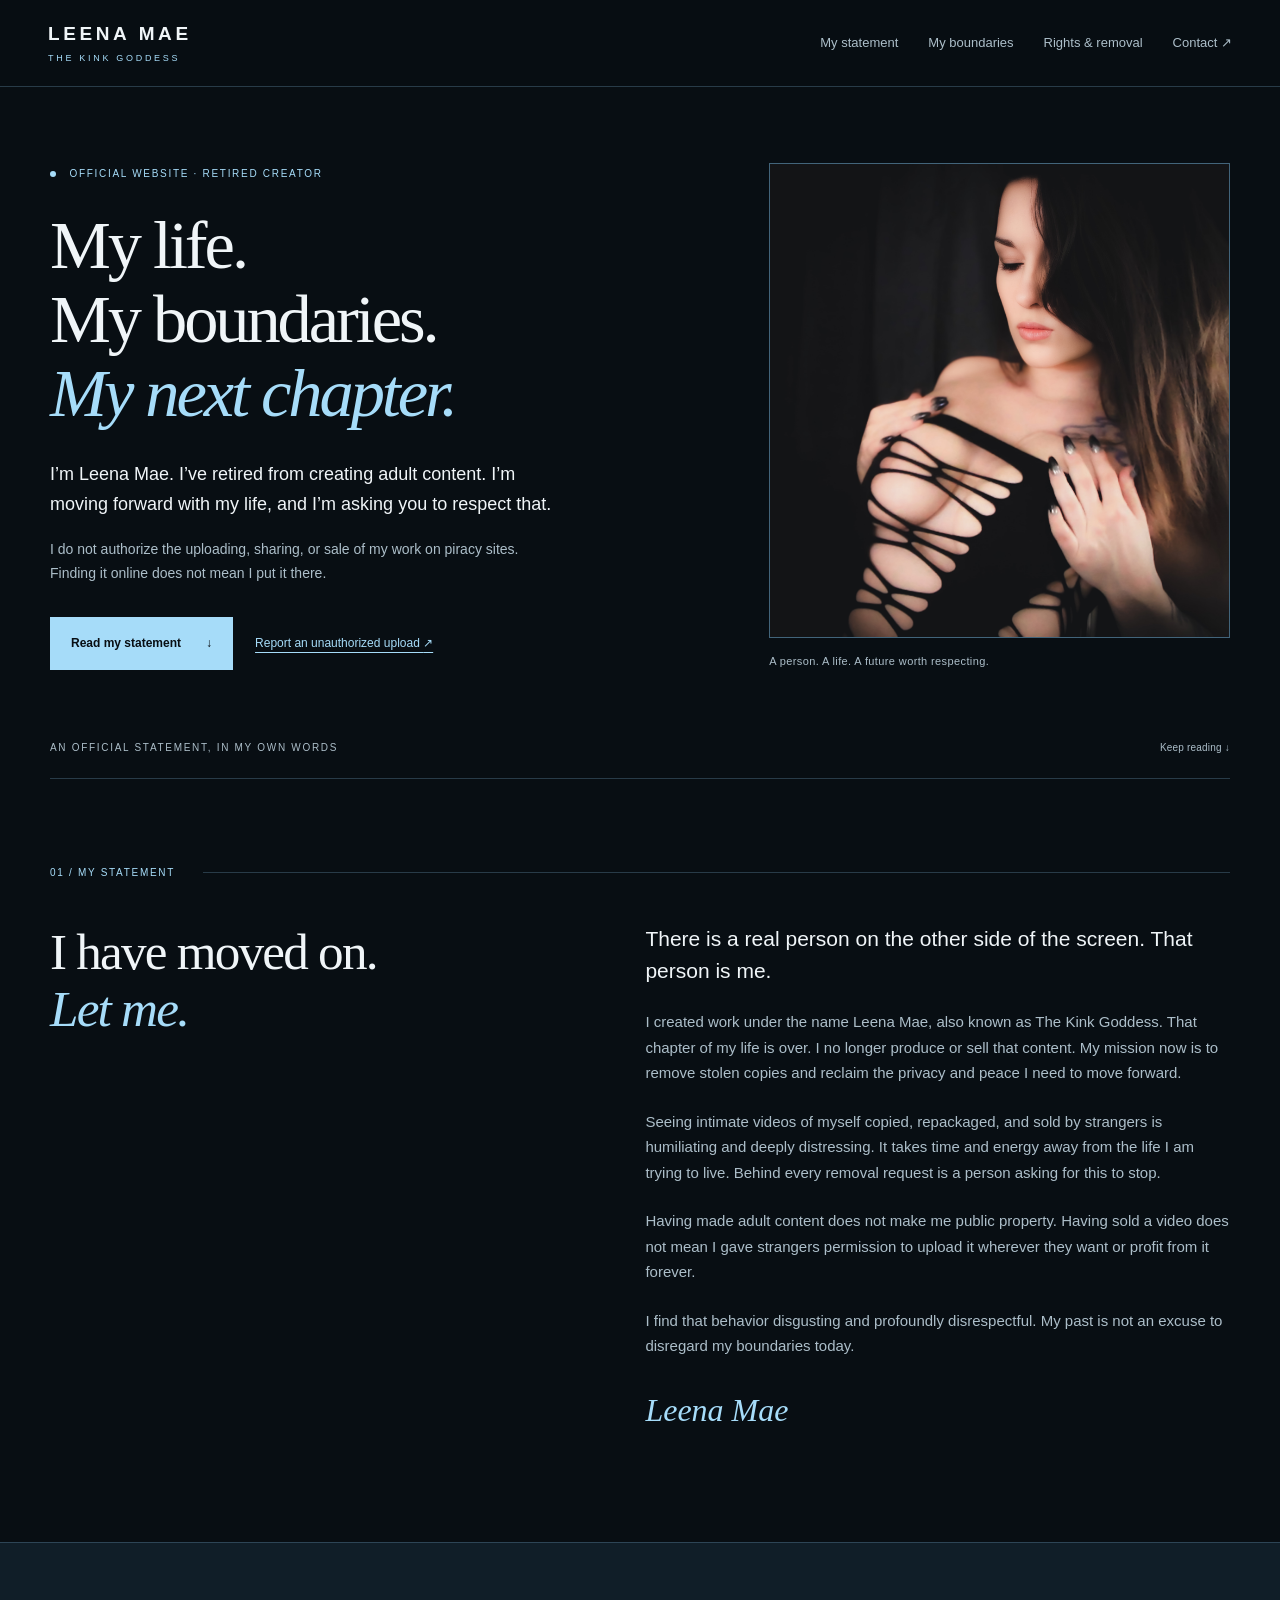
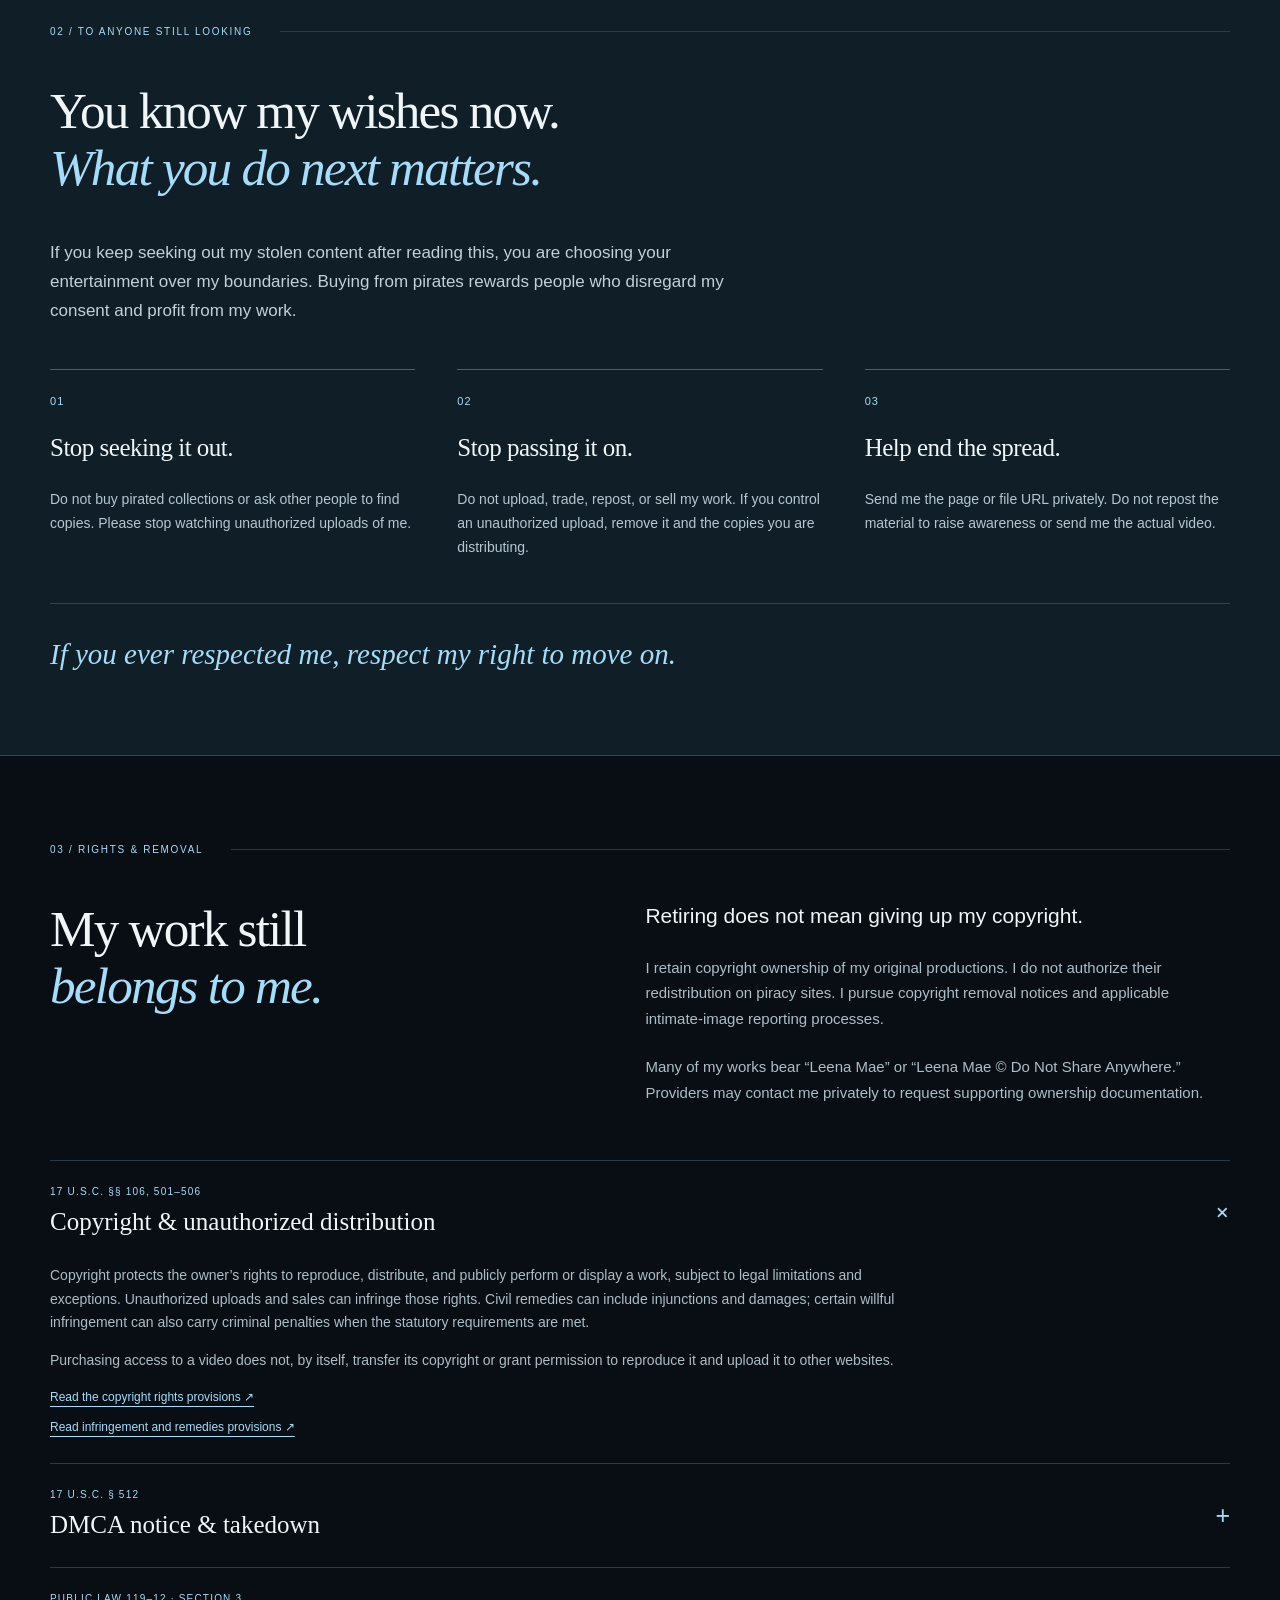
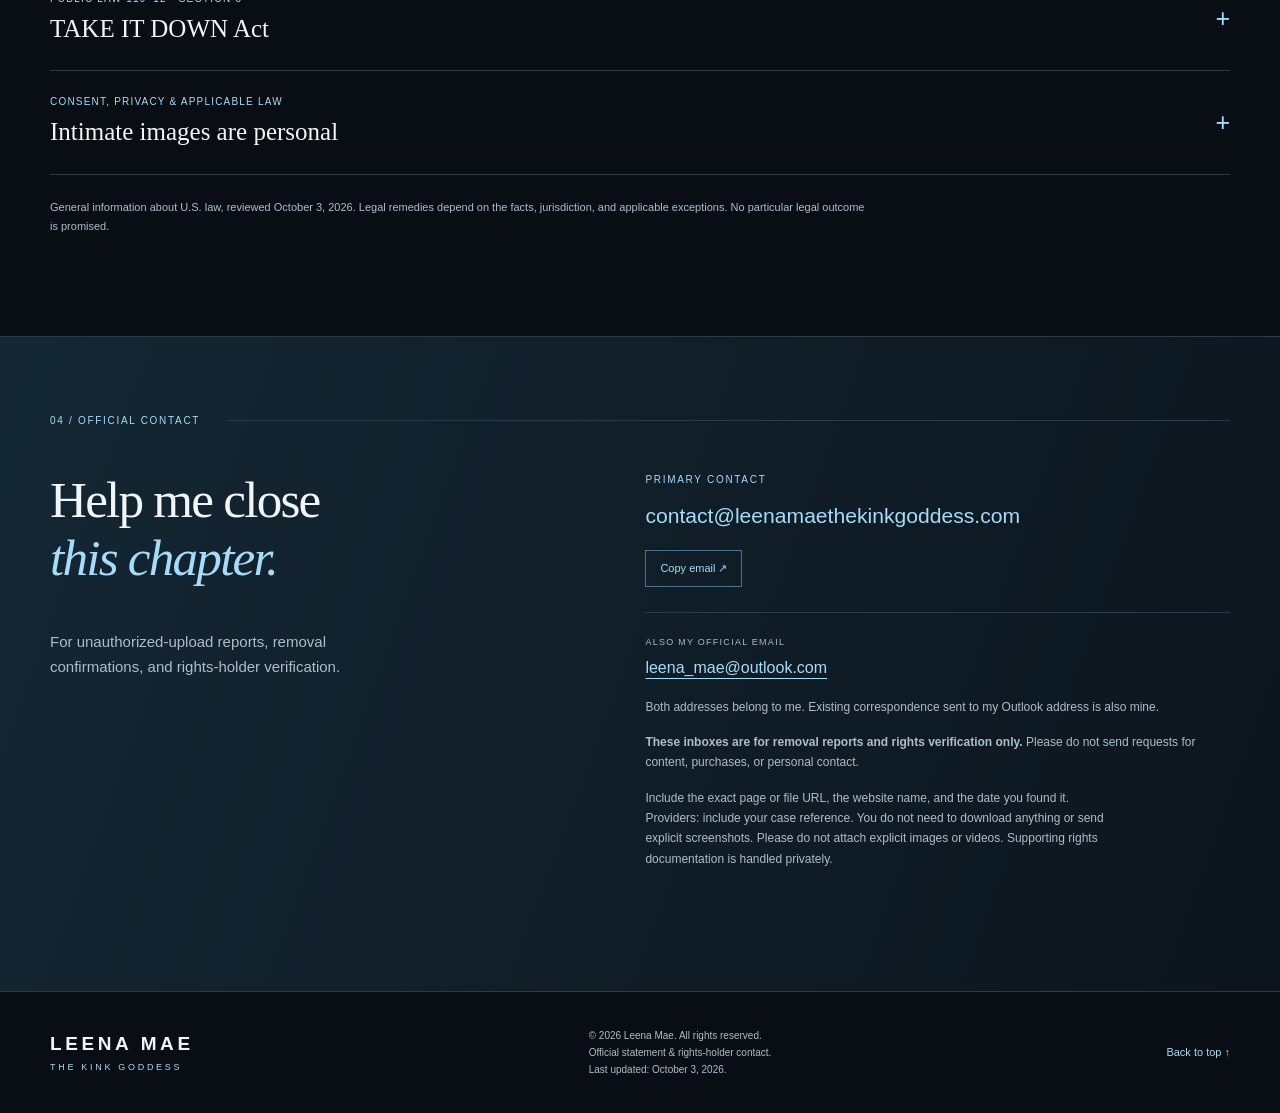
==== index.html @ f28616e7 "Add Google Analytics for the live website" ====
<!doctype html>
<html lang="en">
<head>
  <meta charset="utf-8">
  <meta name="viewport" content="width=device-width, initial-scale=1">
  <meta name="description" content="The official statement of Leena Mae, The Kink Goddess. Retired creator, copyright owner, and advocate for the removal of her unauthorized content.">
  <meta name="theme-color" content="#080e13">
  <title>Leena Mae — My life. My boundaries.</title>
  <link rel="stylesheet" href="styles.css">
  <script>
    // Collect only on the live domain, never on a local preview.
    if (['leenamaethekinkgoddess.com', 'www.leenamaethekinkgoddess.com'].includes(location.hostname)) {
      window.dataLayer = window.dataLayer || [];
      function gtag() { window.dataLayer.push(arguments); }
      gtag('js', new Date());
      gtag('config', 'G-X4MBXX28NW', {
        allow_google_signals: false,
        allow_ad_personalization_signals: false
      });
      const analyticsTag = document.createElement('script');
      analyticsTag.async = true;
      analyticsTag.src = 'https://www.googletagmanager.com/gtag/js?id=G-X4MBXX28NW';
      document.head.appendChild(analyticsTag);
    }
  </script>
</head>
<body>
  <a class="skip" href="#main">Skip to content</a>
  <header class="header">
    <a class="brand" href="#home" aria-label="Leena Mae, home">LEENA MAE<span>THE KINK GODDESS</span></a>
    <nav aria-label="Main navigation">
      <a href="#statement">My statement</a><a href="#boundaries">My boundaries</a><a href="#rights">Rights &amp; removal</a><a href="#contact">Contact <span aria-hidden="true">↗</span></a>
    </nav>
  </header>
  <main id="main">
    <section class="hero wrap" id="home" aria-labelledby="hero-title">
      <div class="hero-copy">
        <p class="eyebrow"><span class="dot"></span> OFFICIAL WEBSITE · RETIRED CREATOR</p>
        <h1 id="hero-title">My life.<br>My boundaries.<br><em>My next chapter.</em></h1>
        <p class="intro">I’m Leena Mae. I’ve retired from creating adult content. I’m moving forward with my life, and I’m asking you to respect that.</p>
        <p class="hero-note">I do not authorize the uploading, sharing, or sale of my work on piracy sites. Finding it online does not mean I put it there.</p>
        <div class="actions"><a class="button primary" href="#statement">Read my statement <span aria-hidden="true">↓</span></a><a class="text-link" href="#contact">Report an unauthorized upload <span aria-hidden="true">↗</span></a></div>
      </div>
      <figure class="portrait">
        <img src="leena-mae-portrait.jpg" alt="Portrait of Leena Mae with long dark hair, looking downward" width="3480" height="3480" fetchpriority="high">
        <figcaption>A person. A life. A future worth respecting.</figcaption>
      </figure>
      <div class="hero-footer"><span>AN OFFICIAL STATEMENT, IN MY OWN WORDS</span><a href="#statement">Keep reading <span aria-hidden="true">↓</span></a></div>
    </section>

    <section class="section wrap statement" id="statement" aria-labelledby="statement-title">
      <div class="section-label"><span>01 / MY STATEMENT</span><span class="rule"></span></div>
      <div class="split">
        <h2 id="statement-title">I have moved on.<br><em>Let me.</em></h2>
        <div class="prose">
          <p class="lead">There is a real person on the other side of the screen. That person is me.</p>
          <p>I created work under the name Leena Mae, also known as The Kink Goddess. That chapter of my life is over. I no longer produce or sell that content. My mission now is to remove stolen copies and reclaim the privacy and peace I need to move forward.</p>
          <p>Seeing intimate videos of myself copied, repackaged, and sold by strangers is humiliating and deeply distressing. It takes time and energy away from the life I am trying to live. Behind every removal request is a person asking for this to stop.</p>
          <p>Having made adult content does not make me public property. Having sold a video does not mean I gave strangers permission to upload it wherever they want or profit from it forever.</p>
          <p>I find that behavior disgusting and profoundly disrespectful. My past is not an excuse to disregard my boundaries today.</p>
          <p class="signature">Leena Mae</p>
        </div>
      </div>
    </section>

    <section class="boundary-band" id="boundaries" aria-labelledby="boundaries-title">
      <div class="wrap">
        <div class="section-label"><span>02 / TO ANYONE STILL LOOKING</span><span class="rule"></span></div>
        <h2 id="boundaries-title">You know my wishes now.<br><em>What you do next matters.</em></h2>
        <p class="band-intro">If you keep seeking out my stolen content after reading this, you are choosing your entertainment over my boundaries. Buying from pirates rewards people who disregard my consent and profit from my work.</p>
        <div class="boundary-grid">
          <article><span class="number">01</span><h3>Stop seeking it out.</h3><p>Do not buy pirated collections or ask other people to find copies. Please stop watching unauthorized uploads of me.</p></article>
          <article><span class="number">02</span><h3>Stop passing it on.</h3><p>Do not upload, trade, repost, or sell my work. If you control an unauthorized upload, remove it and the copies you are distributing.</p></article>
          <article><span class="number">03</span><h3>Help end the spread.</h3><p>Send me the page or file URL privately. Do not repost the material to raise awareness or send me the actual video.</p></article>
        </div>
        <p class="closing-line">If you ever respected me, respect my right to move on.</p>
      </div>
    </section>

    <section class="section wrap" id="rights" aria-labelledby="rights-title">
      <div class="section-label"><span>03 / RIGHTS &amp; REMOVAL</span><span class="rule"></span></div>
      <div class="split rights-heading"><h2 id="rights-title">My work still<br><em>belongs to me.</em></h2><div class="prose"><p class="lead">Retiring does not mean giving up my copyright.</p><p>I retain copyright ownership of my original productions. I do not authorize their redistribution on piracy sites. I pursue copyright removal notices and applicable intimate-image reporting processes.</p><p>Many of my works bear “Leena Mae” or “Leena Mae © Do Not Share Anywhere.” Providers may contact me privately to request supporting ownership documentation.</p></div></div>
      <div class="laws">
        <details open><summary><span><small>17 U.S.C. §§ 106, 501–506</small>Copyright &amp; unauthorized distribution</span><span class="expand" aria-hidden="true">+</span></summary><div class="law-body"><p>Copyright protects the owner’s rights to reproduce, distribute, and publicly perform or display a work, subject to legal limitations and exceptions. Unauthorized uploads and sales can infringe those rights. Civil remedies can include injunctions and damages; certain willful infringement can also carry criminal penalties when the statutory requirements are met.</p><p>Purchasing access to a video does not, by itself, transfer its copyright or grant permission to reproduce it and upload it to other websites.</p><a href="https://www.copyright.gov/title17/92chap1.html">Read the copyright rights provisions ↗</a><a href="https://www.copyright.gov/title17/92chap5.html">Read infringement and remedies provisions ↗</a></div></details>
        <details><summary><span><small>17 U.S.C. § 512</small>DMCA notice &amp; takedown</span><span class="expand" aria-hidden="true">+</span></summary><div class="law-body"><p>The DMCA provides a notice-and-takedown process for reporting online copyright infringement. Qualifying service providers seeking safe-harbor protection must meet applicable requirements, including responding expeditiously to compliant notices. The process also includes counter-notice procedures.</p><p>A complete notice identifies the copyrighted work and the infringing location and includes the required contact details, signature, and statements. This general website statement does not replace an individual takedown notice.</p><a href="https://www.copyright.gov/512/">Read the U.S. Copyright Office’s explanation ↗</a></div></details>
        <details><summary><span><small>PUBLIC LAW 119–12 · SECTION 3</small>TAKE IT DOWN Act</span><span class="expand" aria-hidden="true">+</span></summary><div class="law-body"><p>For requests that qualify under the Act, covered platforms must remove the reported intimate depiction as soon as possible and no later than 48 hours after receiving a valid request, and make reasonable efforts to identify and remove known identical copies. The FTC enforces these platform obligations.</p><p>The platform-removal process and the Act’s criminal provisions have different requirements. Whether a particular image or service is covered depends on the law and the facts; this is not a claim that every repost or viewer commits a crime under the Act.</p><a href="https://www.ftc.gov/business-guidance/resources/complying-take-it-down-act">Read the FTC’s platform guidance ↗</a><a href="https://www.govinfo.gov/content/pkg/PLAW-119publ12/html/PLAW-119publ12.htm">Read the Act ↗</a><a href="https://www.takeitdown.ftc.gov/get-started">Report a platform’s failure to the FTC ↗</a></div></details>
        <details><summary><span><small>CONSENT, PRIVACY &amp; APPLICABLE LAW</small>Intimate images are personal</span><span class="expand" aria-hidden="true">+</span></summary><div class="law-body"><p>I do not consent to these unauthorized reposts of intimate material depicting me. That is my clear personal boundary, in addition to my copyright claim.</p><p>Federal and state intimate-image laws differ. For example, the federal civil remedy in 15 U.S.C. § 6851 generally excludes commercial pornographic content, with an exception for content produced through force, fraud, misrepresentation, or coercion. Its application should not be assumed simply because a repost is unwanted. Copyright and applicable platform reporting policies remain separate avenues.</p><a href="https://www.law.cornell.edu/uscode/text/15/6851">Read 15 U.S.C. § 6851 at Cornell LII ↗</a></div></details>
      </div>
      <p class="legal-note">General information about U.S. law, reviewed October 3, 2026. Legal remedies depend on the facts, jurisdiction, and applicable exceptions. No particular legal outcome is promised.</p>
    </section>

    <section class="contact-section" id="contact" aria-labelledby="contact-title">
      <div class="wrap">
        <div class="section-label"><span>04 / OFFICIAL CONTACT</span><span class="rule"></span></div>
        <div class="split"><div><h2 id="contact-title">Help me close<br><em>this chapter.</em></h2><p class="contact-intro">For unauthorized-upload reports, removal confirmations, and rights-holder verification.</p></div>
          <div class="contact-panel"><p class="eyebrow">PRIMARY CONTACT</p><a class="email" href="mailto:contact@leenamaethekinkgoddess.com">contact@leenamaethekinkgoddess.com</a><button class="copy-button" type="button" data-copy="contact@leenamaethekinkgoddess.com">Copy email <span aria-hidden="true">↗</span></button><div class="secondary-email"><span>ALSO MY OFFICIAL EMAIL</span><a href="mailto:leena_mae@outlook.com">leena_mae@outlook.com</a></div><p>Both addresses belong to me. Existing correspondence sent to my Outlook address is also mine.</p><p class="contact-boundaries"><strong>These inboxes are for removal reports and rights verification only.</strong> Please do not send requests for content, purchases, or personal contact.</p><p class="contact-instructions">Include the exact page or file URL, the website name, and the date you found it. Providers: include your case reference. You do not need to download anything or send explicit screenshots. Please do not attach explicit images or videos. Supporting rights documentation is handled privately.</p><p class="copy-status" role="status" aria-live="polite"></p></div>
        </div>
      </div>
    </section>
  </main>
  <footer class="wrap footer"><a class="brand" href="#home">LEENA MAE<span>THE KINK GODDESS</span></a><p>© 2026 Leena Mae. All rights reserved.<br>Official statement &amp; rights-holder contact.<br>Last updated: <time datetime="2026-10-03">October 3, 2026</time>.</p><a href="#home">Back to top ↑</a></footer>
  <script src="script.js"></script>
</body>
</html>
---- styles.css ----
@charset "UTF-8";
:root{color-scheme:dark;--bg:#080e13;--panel:#101b23;--ink:#f0f5f8;--muted:#acbec9;--blue:#a6dcf9;--line:#283b48;--serif:Georgia,'Times New Roman',serif;--sans:Arial,Helvetica,sans-serif}
*{box-sizing:border-box}html{scroll-behavior:smooth;scroll-padding-top:105px}body{margin:0;background:var(--bg);color:var(--ink);font-family:var(--sans);font-size:16px;line-height:1.7}a{color:inherit;text-underline-offset:5px}button{font:inherit}a,button,summary{-webkit-tap-highlight-color:transparent}a:focus-visible,button:focus-visible,summary:focus-visible{outline:2px solid var(--blue);outline-offset:6px}::selection{background:var(--blue);color:var(--bg)}.wrap{width:min(1180px,calc(100% - 96px));margin:auto}.header{position:sticky;top:0;z-index:10;display:flex;align-items:center;justify-content:space-between;gap:30px;padding:22px 48px;background:rgba(8,14,19,.96);border-bottom:1px solid var(--line);backdrop-filter:blur(16px)}.brand{font-size:19px;letter-spacing:.19em;font-weight:bold;text-decoration:none;line-height:1.3;white-space:nowrap}.brand span{display:block;color:var(--blue);font-size:9px;letter-spacing:.3em;font-weight:normal;margin-top:6px}.header nav{display:flex;gap:30px;font-size:13px}.header nav a{text-decoration:none;color:var(--muted)}.header nav a:hover,.header nav a[aria-current]{color:var(--blue)}.skip{position:fixed;top:-100px;left:20px;z-index:30;background:var(--blue);color:var(--bg);padding:10px}.skip:focus{top:10px}.hero{padding-top:76px;display:grid;grid-template-columns:1.4fr 1fr;column-gap:74px;align-items:center}.eyebrow,.section-label,.hero-footer,.portrait-top,.portrait-bottom{font-size:10px;letter-spacing:.17em}.eyebrow{color:var(--blue);margin:0 0 27px}.dot{display:inline-block;width:6px;height:6px;border-radius:50%;background:var(--blue);margin-right:9px}h1,h2,h3,p{margin-top:0}h1{font:normal clamp(45px,5.35vw,77px)/1.08 var(--serif);letter-spacing:-.045em;margin-bottom:28px}em{font-weight:normal;color:var(--blue)}.intro{font-size:18px;line-height:1.7;max-width:510px}.hero-note{color:var(--muted);font-size:14px;max-width:490px}.actions{display:flex;gap:22px;align-items:center;flex-wrap:wrap;margin-top:32px}.button{display:inline-flex;gap:25px;align-items:center;text-decoration:none;font-size:12px;font-weight:bold;padding:15px 20px;border:1px solid var(--blue);transition:background .2s}.primary{background:var(--blue);color:var(--bg)}.primary:hover{background:#d9f1ff}.text-link{font-size:12px;color:var(--blue)}.portrait{margin:0;position:relative}.portrait-placeholder{height:475px;border:1px solid #42647a;background:radial-gradient(ellipse at 60% 30%,#233e50 0,transparent 65%),linear-gradient(135deg,#17232d,#0d171e);display:flex;flex-direction:column;align-items:center;justify-content:space-between;padding:25px;position:relative;overflow:hidden}.portrait-placeholder:after{content:'';position:absolute;inset:12px;border:1px solid #48687a66;pointer-events:none}.portrait-top,.portrait-bottom{color:#c0dbea;font-size:9px}.monogram{font:italic 112px var(--serif);color:#a6dcf945;letter-spacing:-.1em}.portrait img{width:100%;height:475px;object-fit:cover;border:1px solid #42647a;display:block}.portrait figcaption{margin-top:14px;color:var(--muted);font-size:11px;letter-spacing:.035em}.hero-footer{grid-column:1/-1;display:flex;justify-content:space-between;border-bottom:1px solid var(--line);padding:48px 0 22px;color:var(--muted);margin-top:20px}.hero-footer a{text-decoration:none;letter-spacing:.02em}.section{padding-top:85px;padding-bottom:90px}.section-label{display:flex;align-items:center;gap:28px;color:var(--blue);margin-bottom:42px}.rule{height:1px;background:var(--line);flex:1}.split{display:grid;grid-template-columns:1fr 1.18fr;gap:100px}h2{font:normal clamp(38px,4vw,58px)/1.12 var(--serif);letter-spacing:-.035em}h3{font:normal 25px/1.2 var(--serif);letter-spacing:-.02em}.prose p{color:var(--muted);font-size:15px;margin-bottom:23px}.prose .lead{color:var(--ink);font-size:21px;line-height:1.5}.prose .signature{font:italic 32px var(--serif);color:var(--blue);margin-top:33px}.boundary-band{padding:80px 0;background:#101e28;border-block:1px solid #2d4556}.boundary-band h2{max-width:860px}.band-intro{max-width:715px;font-size:17px;color:#c1d0d9;margin-bottom:44px}.boundary-grid{display:grid;grid-template-columns:repeat(3,1fr);gap:42px}.boundary-grid article{border-top:1px solid #466073;padding-top:22px}.number{display:block;color:var(--blue);font-size:11px;margin-bottom:22px;letter-spacing:.1em}.boundary-grid p{font-size:14px;color:#b4c7d3}.closing-line{font:italic 29px/1.4 var(--serif);color:var(--blue);border-top:1px solid #2d4556;padding-top:30px;margin:30px 0 0}.rights-heading{margin-bottom:32px}.laws{border-top:1px solid var(--line)}details{border-bottom:1px solid var(--line)}summary{cursor:pointer;display:flex;align-items:center;justify-content:space-between;gap:25px;padding:25px 0;font:normal 25px/1.35 var(--serif);list-style:none}summary::-webkit-details-marker{display:none}summary small{display:block;font:10px var(--sans);letter-spacing:.12em;color:var(--blue);margin-bottom:8px}.expand{font:25px var(--sans);color:var(--blue)}details[open] .expand{transform:rotate(45deg)}.law-body{max-width:870px;padding:0 0 25px;color:var(--muted);font-size:14px}.law-body a{display:block;width:fit-content;font-size:12px;color:var(--blue);margin-top:10px}.legal-note{color:var(--muted);font-size:11px;margin-top:23px;max-width:820px}.contact-section{padding:75px 0;background:linear-gradient(110deg,#142734,#0c151d);border-block:1px solid var(--line)}.contact-intro{font-size:15px;color:var(--muted);max-width:340px}.contact-panel{min-width:0}.contact-panel .eyebrow{margin-bottom:10px}.email{font-size:clamp(15px,1.65vw,22px);color:var(--blue);overflow-wrap:anywhere;text-decoration:none}.copy-button{display:block;border:1px solid #4e728a;padding:8px 14px;background:transparent;color:var(--blue);font-size:11px;margin-top:16px;cursor:pointer}.copy-button:hover{background:#233c4d}.secondary-email{border-top:1px solid var(--line);padding-top:22px;margin-top:25px}.secondary-email span{display:block;font-size:9px;letter-spacing:.14em;color:var(--muted);margin-bottom:4px}.secondary-email a{font-size:16px;color:var(--blue)}.contact-panel p:not(.eyebrow){font-size:12px;color:var(--muted);margin-top:15px}.contact-panel .contact-instructions{max-width:460px}.copy-status{min-height:20px}.footer{padding-block:35px;display:flex;align-items:center;justify-content:space-between;gap:25px}.footer p{font-size:10px;color:var(--muted);margin:0}.footer>a:last-child{font-size:11px;color:var(--blue);text-decoration:none}
@media(min-width:1500px){.hero{padding-top:95px;padding-bottom:10px}}
@media(max-width:1000px){.wrap{width:calc(100% - 56px)}.header{padding:18px 28px}.header nav{gap:20px;font-size:12px}.hero{gap:35px;padding-top:55px}.portrait-placeholder,.portrait img{height:400px}.split{gap:45px}.actions{gap:18px}.boundary-grid{gap:25px}}
@media(max-width:700px){html{scroll-padding-top:135px}.wrap{width:calc(100% - 40px)}.header{padding:15px 20px;display:block}.brand{font-size:16px}.header nav{margin-top:17px;gap:0;justify-content:space-between;font-size:10px}.header nav a:last-child span{display:none}.hero{grid-template-columns:1fr;padding-top:40px;gap:32px}h1{font-size:clamp(43px,10vw,65px)}.eyebrow{font-size:9px}.intro{font-size:17px}.hero-note{font-size:14px}.actions{margin-top:25px}.portrait{max-width:430px;width:100%}.portrait-placeholder,.portrait img{height:360px}.hero-footer{padding-top:5px;margin-top:0;font-size:8px;gap:20px}.section{padding-block:55px}.section-label{font-size:9px;margin-bottom:30px;gap:15px}.split{grid-template-columns:1fr;gap:18px}h2{font-size:43px}.prose .lead{font-size:20px}.boundary-band{padding:55px 0}.band-intro{font-size:15px}.boundary-grid{grid-template-columns:1fr;gap:15px}.boundary-grid article{padding-top:18px}.number{margin-bottom:12px}.closing-line{font-size:25px}.rights-heading{margin-bottom:20px}summary{font-size:21px;padding-block:22px}summary small{font-size:9px}.contact-section{padding:55px 0}.email{font-size:17px}.footer{flex-wrap:wrap;gap:22px}.footer p{flex:1;min-width:170px}.footer>a:last-child{width:100%}}
@media(prefers-reduced-motion:reduce){html{scroll-behavior:auto}*{transition:none!important}}
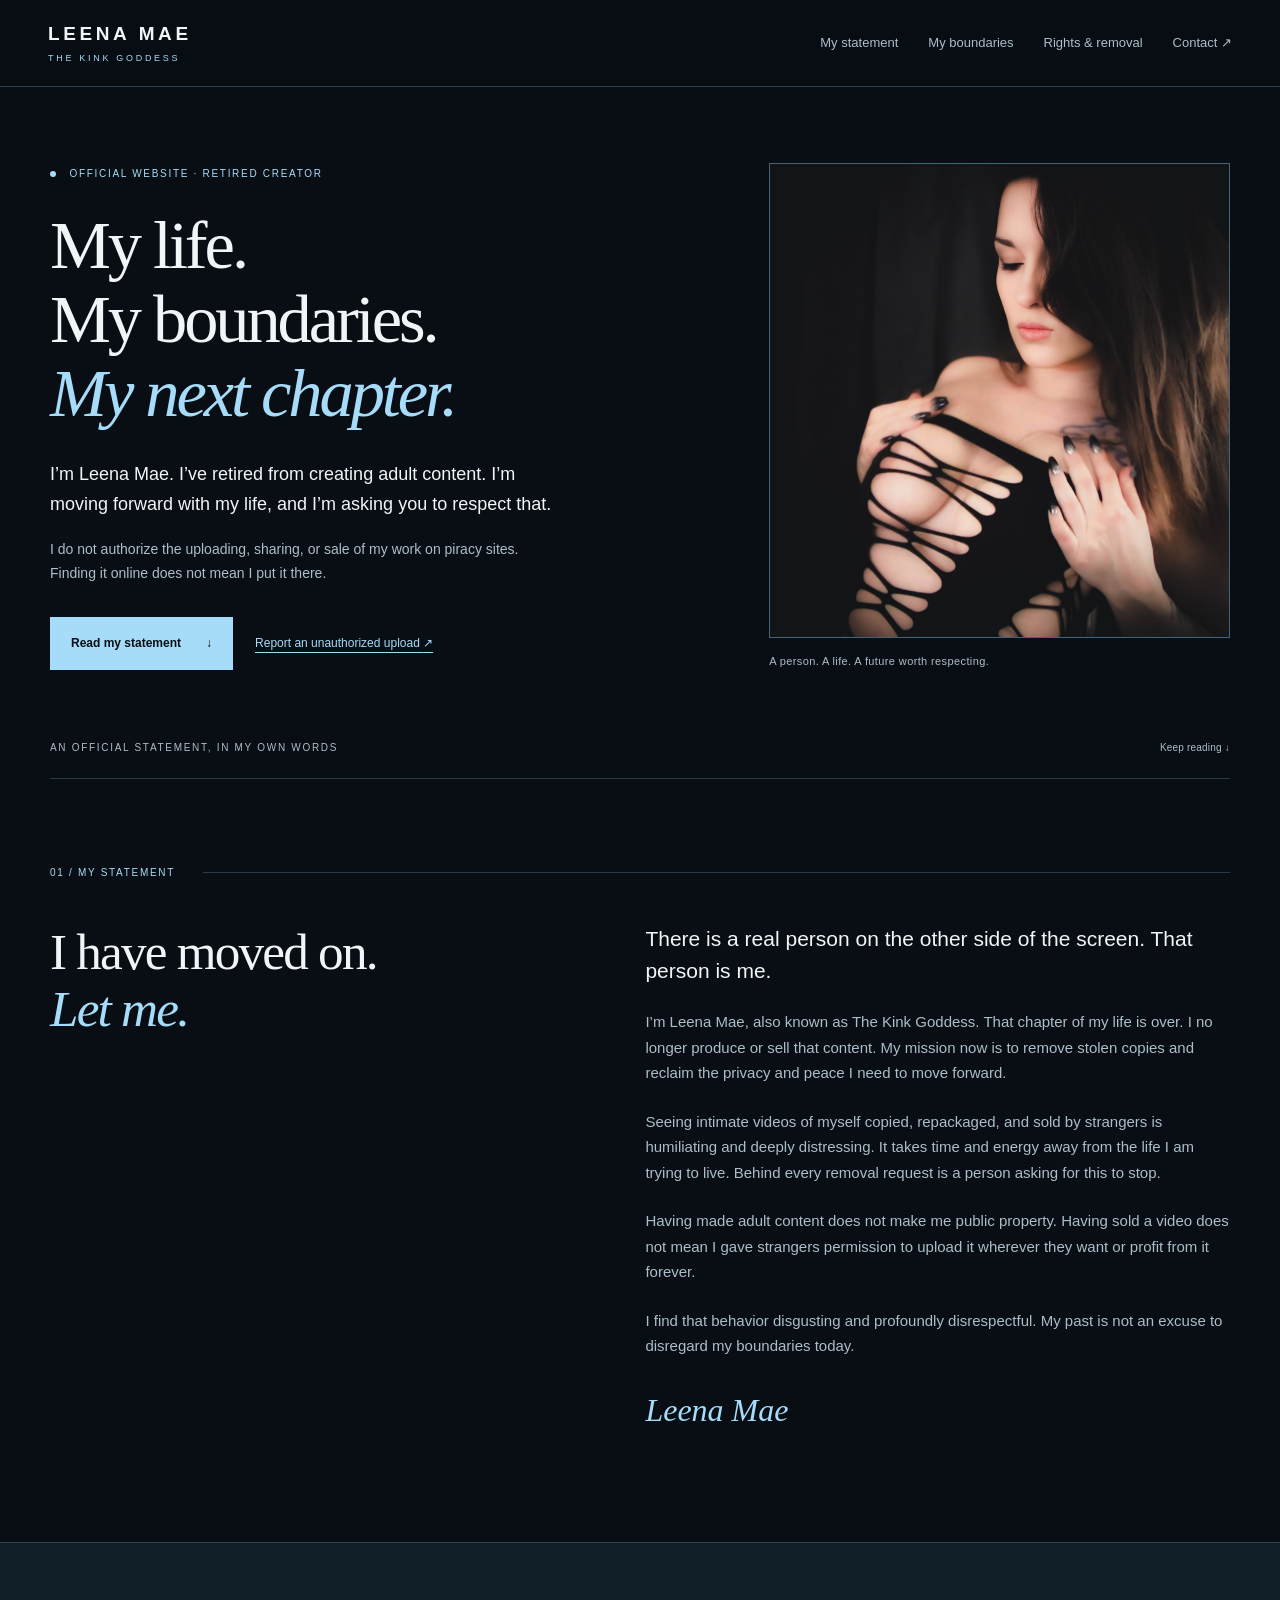
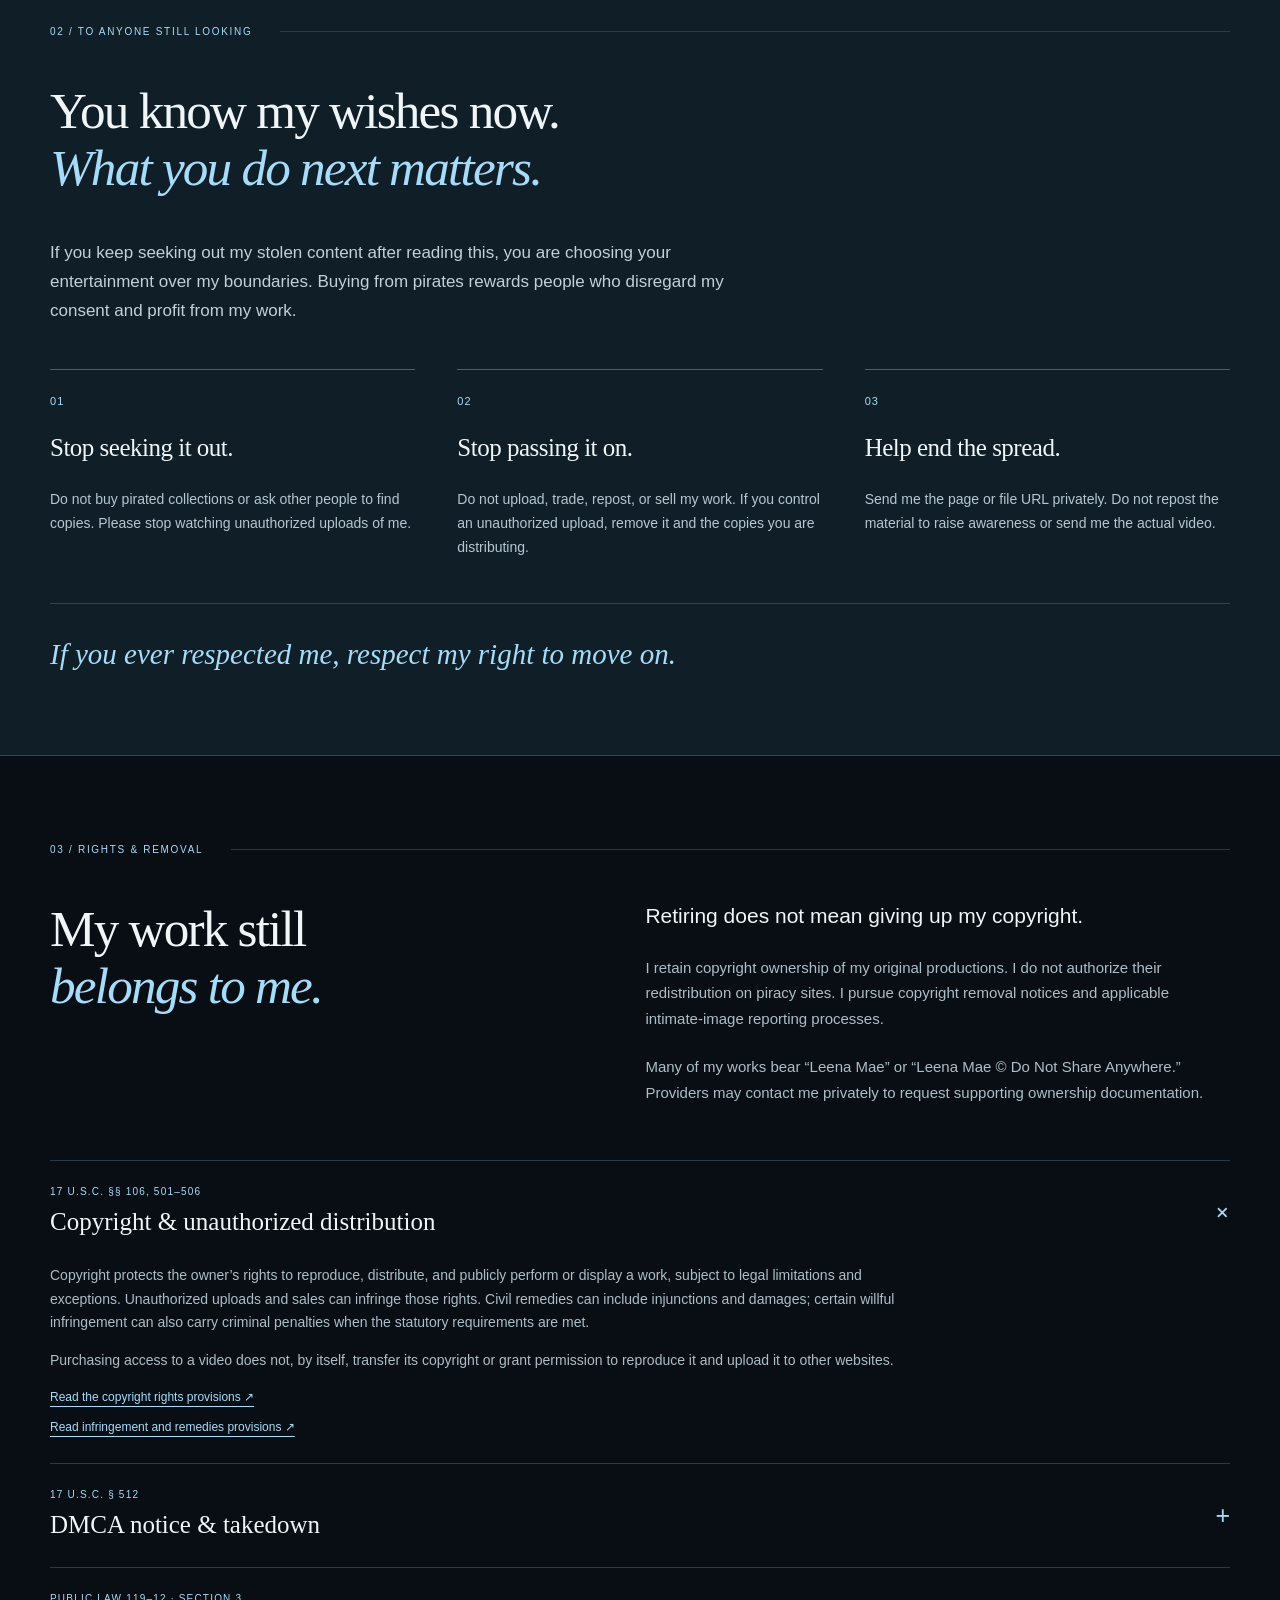
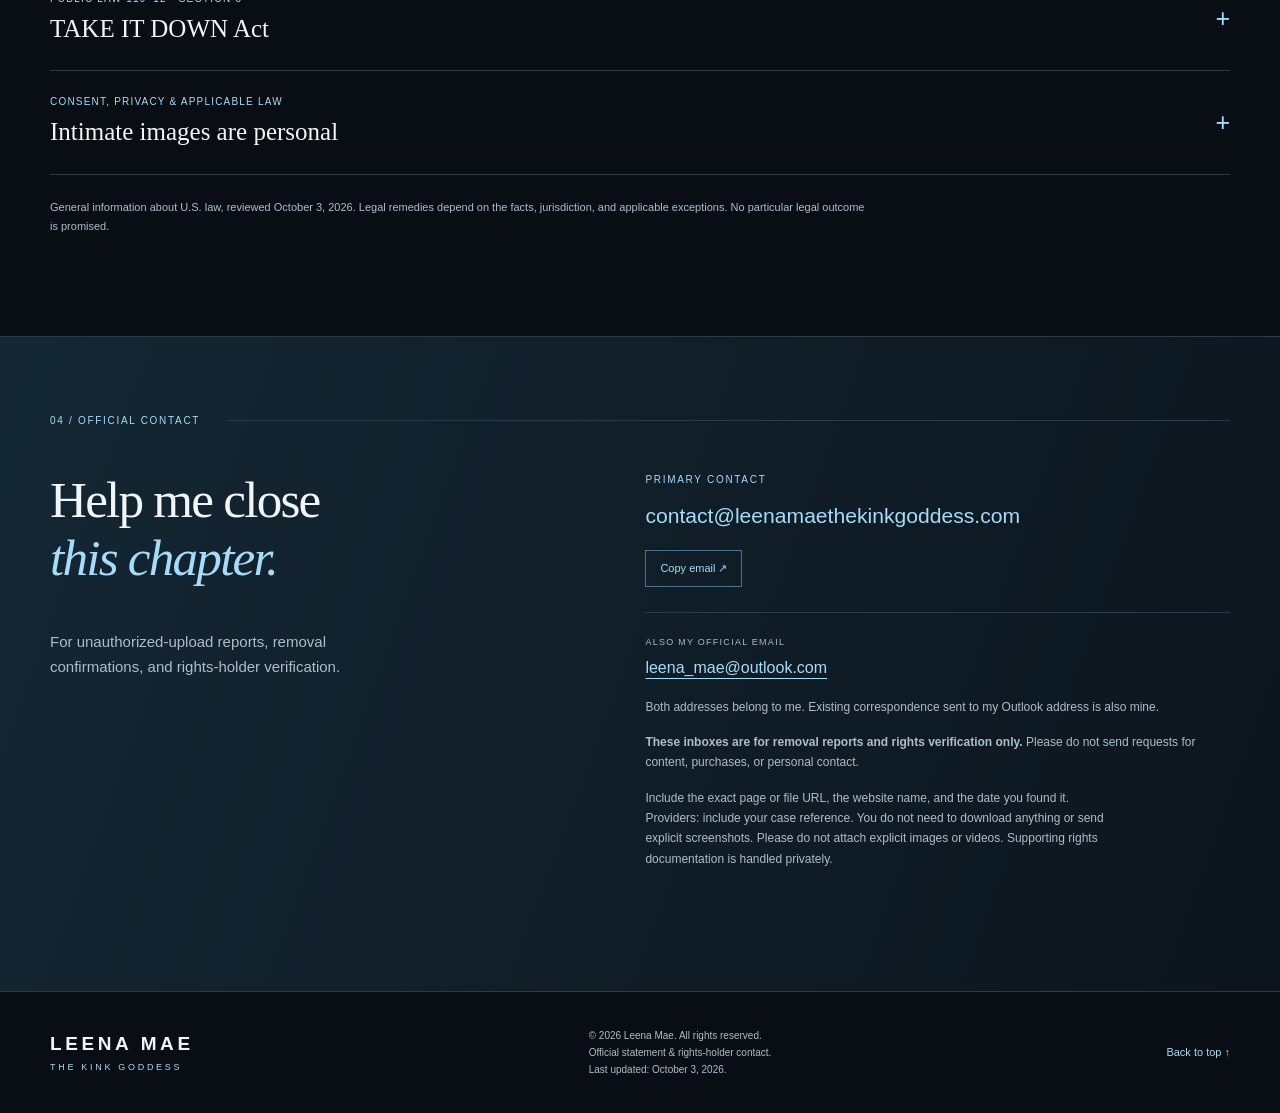
==== commit b8d43000: "Update introduction wording" ====
--- a/index.html
+++ b/index.html
@@ -21,6 +21,16 @@
       analyticsTag.async = true;
       analyticsTag.src = 'https://www.googletagmanager.com/gtag/js?id=G-X4MBXX28NW';
       document.head.appendChild(analyticsTag);
+    }
+  </script>
+  <script type="text/javascript">
+    // Run Clarity only on the published website.
+    if (['leenamaethekinkgoddess.com', 'www.leenamaethekinkgoddess.com'].includes(location.hostname)) {
+      (function(c,l,a,r,i,t,y){
+        c[a]=c[a]||function(){(c[a].q=c[a].q||[]).push(arguments)};
+        t=l.createElement(r);t.async=1;t.src='https://www.clarity.ms/tag/'+i;
+        y=l.getElementsByTagName(r)[0];y.parentNode.insertBefore(t,y);
+      })(window, document, 'clarity', 'script', 'ys6d76jva1');
     }
   </script>
 </head>
@@ -54,7 +64,7 @@
         <h2 id="statement-title">I have moved on.<br><em>Let me.</em></h2>
         <div class="prose">
           <p class="lead">There is a real person on the other side of the screen. That person is me.</p>
-          <p>I created work under the name Leena Mae, also known as The Kink Goddess. That chapter of my life is over. I no longer produce or sell that content. My mission now is to remove stolen copies and reclaim the privacy and peace I need to move forward.</p>
+          <p>I’m Leena Mae, also known as The Kink Goddess. That chapter of my life is over. I no longer produce or sell that content. My mission now is to remove stolen copies and reclaim the privacy and peace I need to move forward.</p>
           <p>Seeing intimate videos of myself copied, repackaged, and sold by strangers is humiliating and deeply distressing. It takes time and energy away from the life I am trying to live. Behind every removal request is a person asking for this to stop.</p>
           <p>Having made adult content does not make me public property. Having sold a video does not mean I gave strangers permission to upload it wherever they want or profit from it forever.</p>
           <p>I find that behavior disgusting and profoundly disrespectful. My past is not an excuse to disregard my boundaries today.</p>
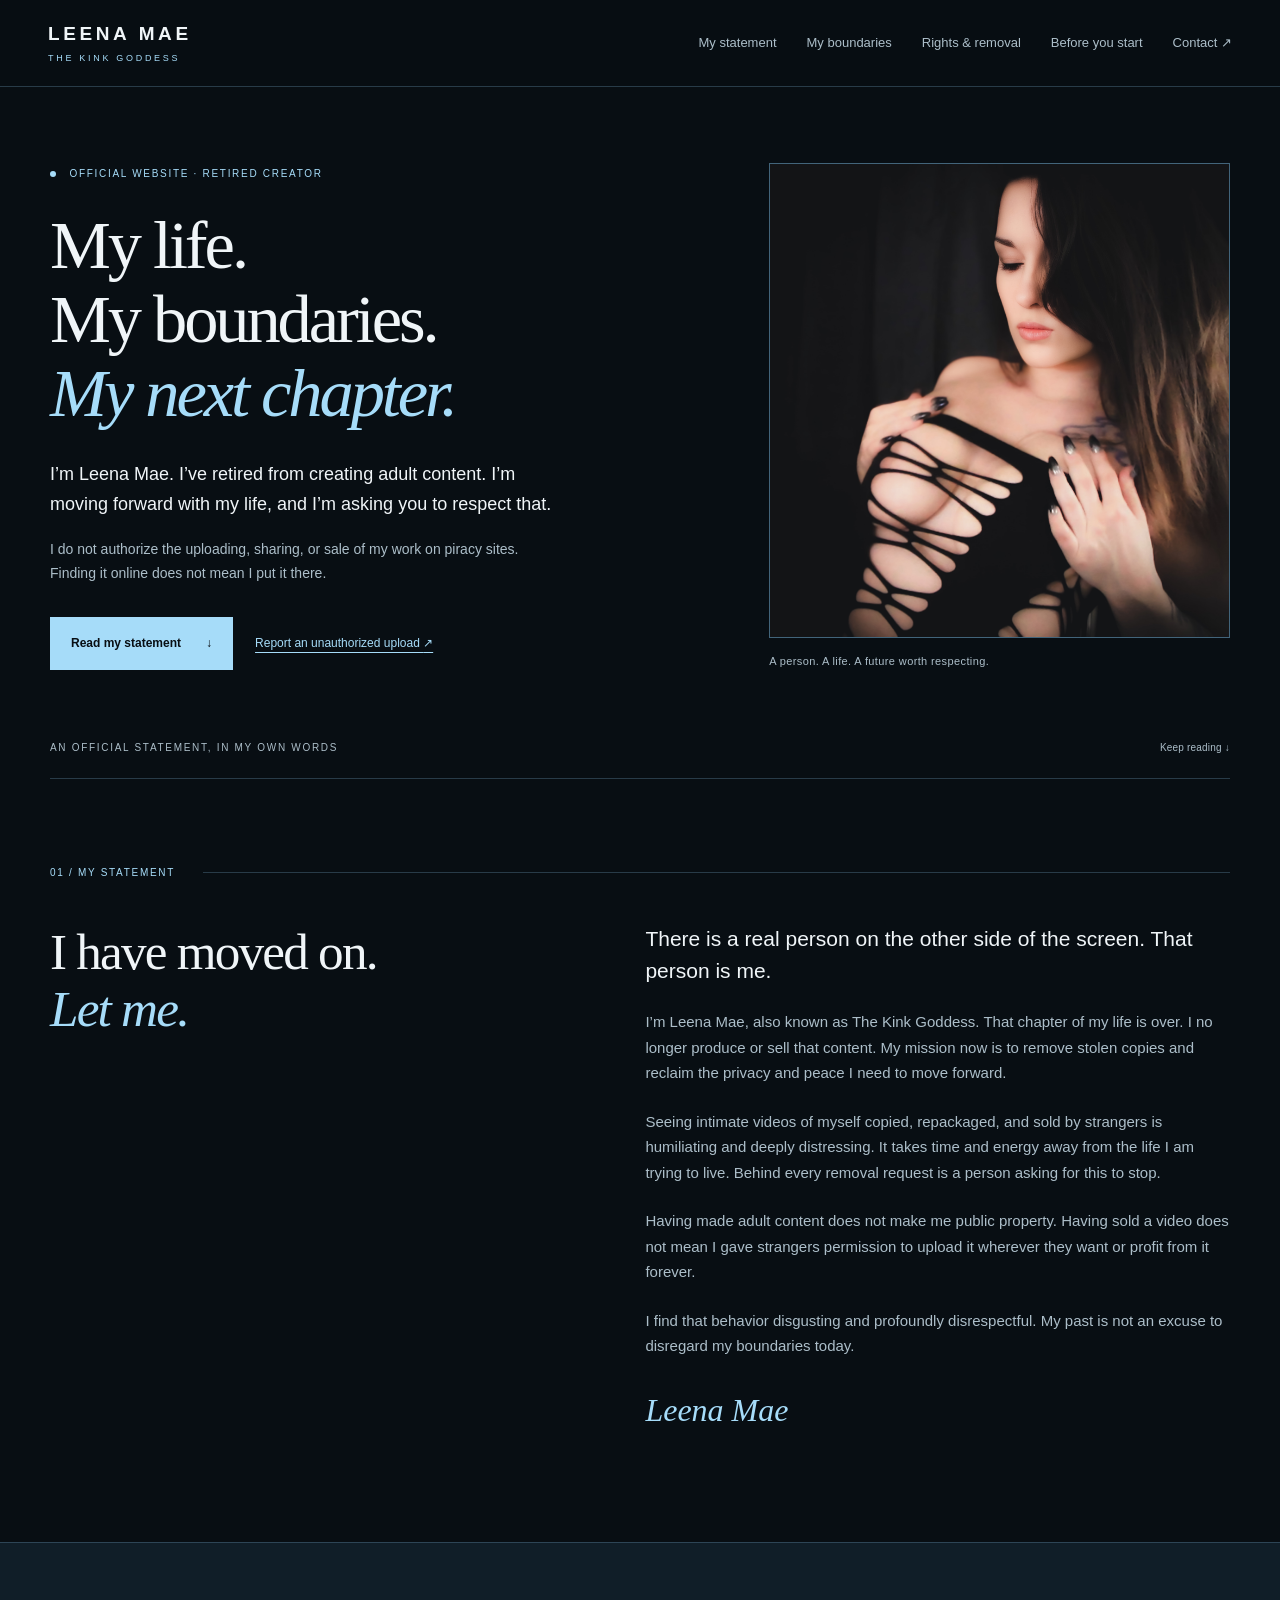
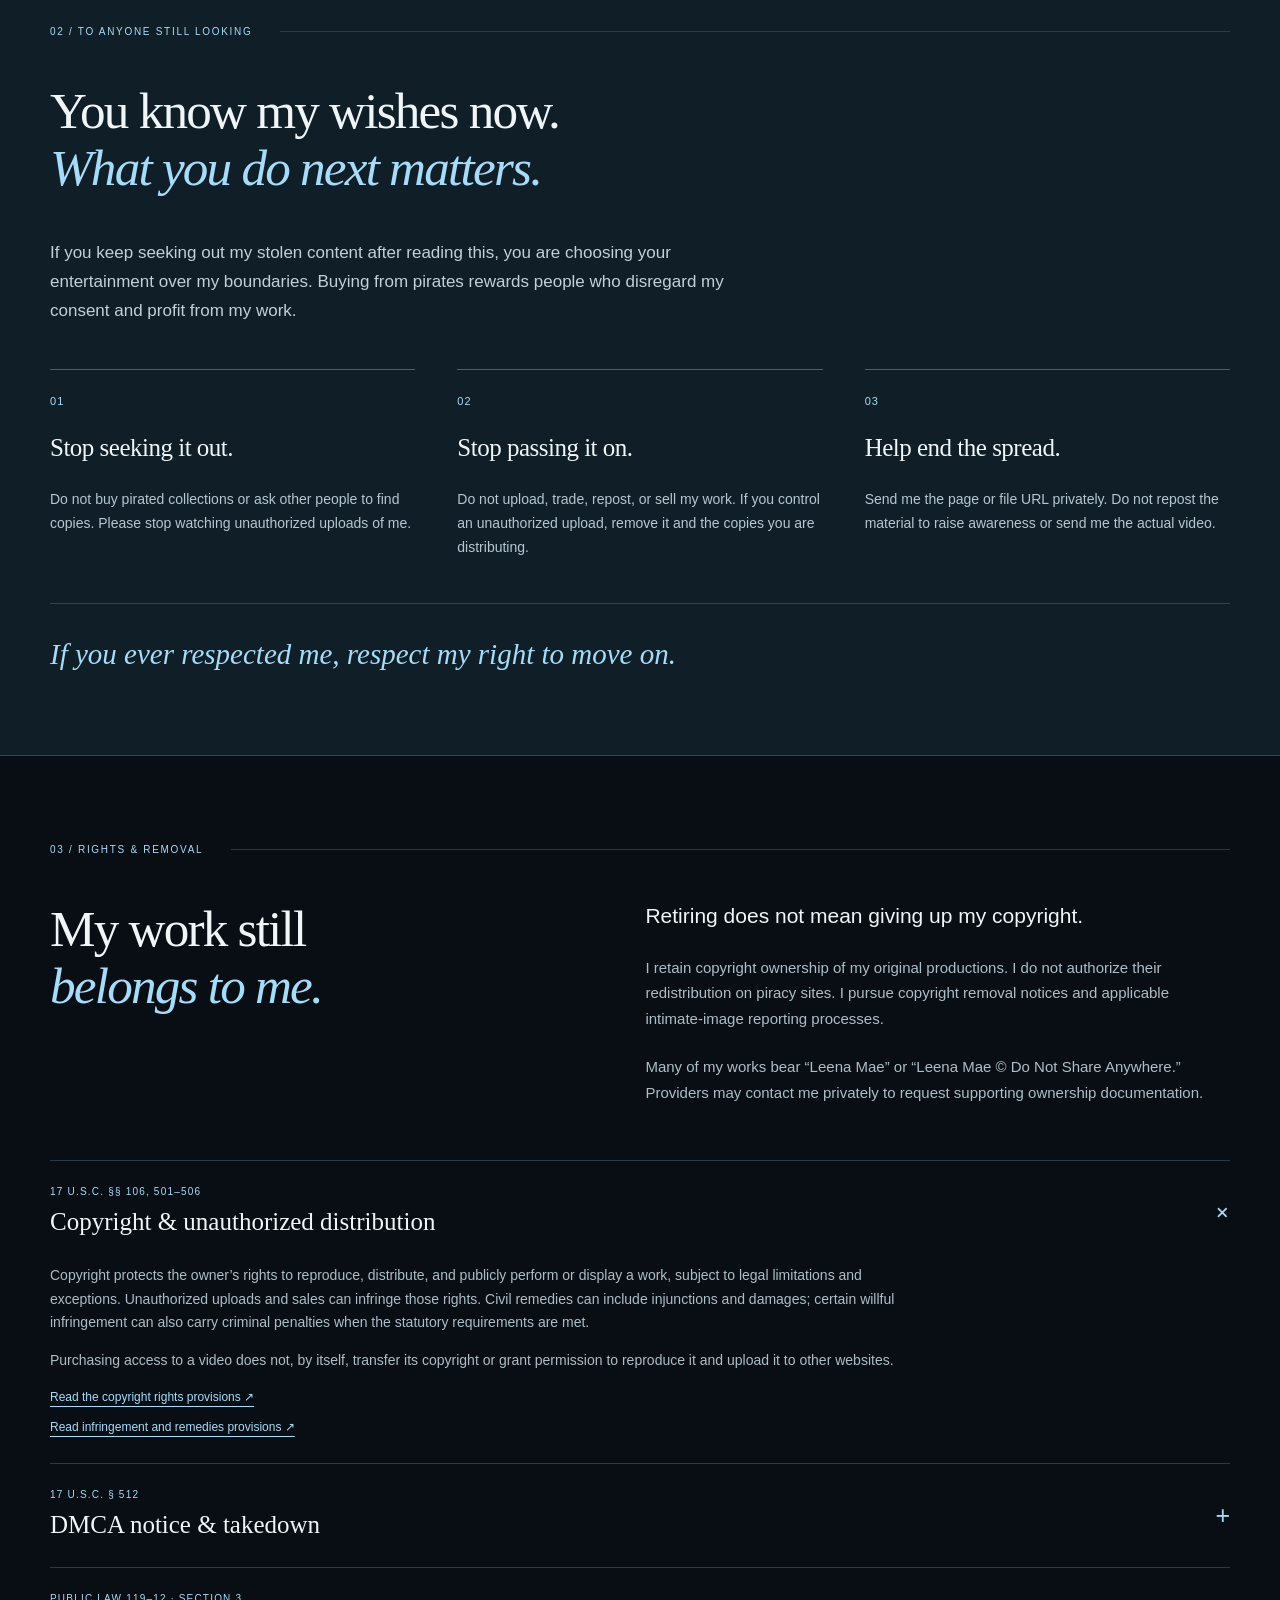
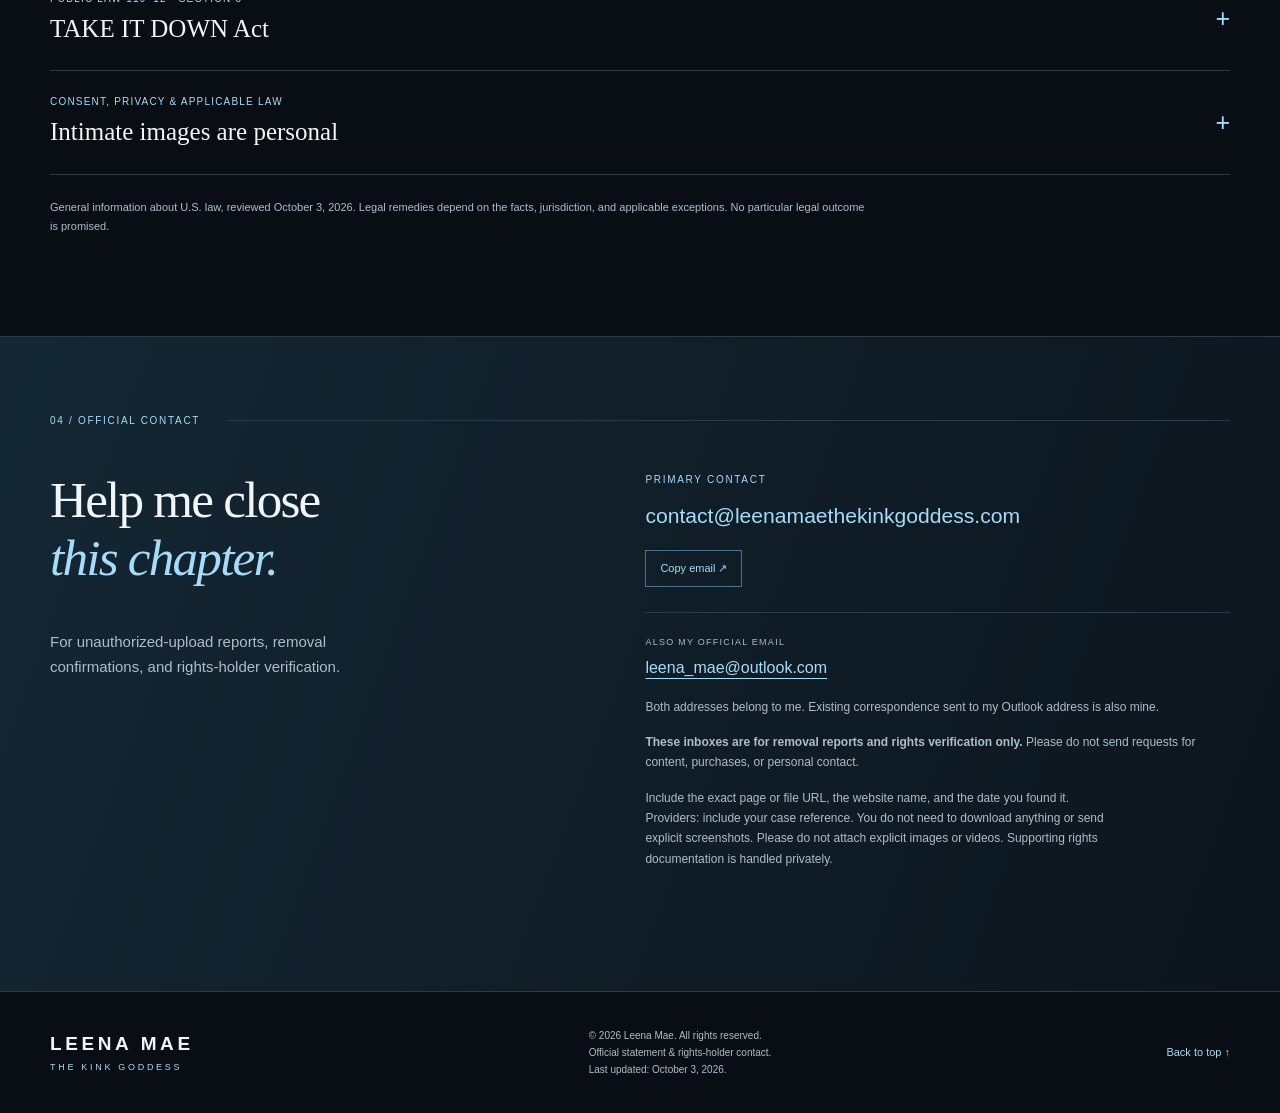
==== commit bb432b16: "Publish Before You Start personal letter" ====
--- a/index.html
+++ b/index.html
@@ -39,7 +39,7 @@
   <header class="header">
     <a class="brand" href="#home" aria-label="Leena Mae, home">LEENA MAE<span>THE KINK GODDESS</span></a>
     <nav aria-label="Main navigation">
-      <a href="#statement">My statement</a><a href="#boundaries">My boundaries</a><a href="#rights">Rights &amp; removal</a><a href="#contact">Contact <span aria-hidden="true">↗</span></a>
+      <a href="#statement">My statement</a><a href="#boundaries">My boundaries</a><a href="#rights">Rights &amp; removal</a><a href="before-you-start.html">Before you start</a><a href="#contact">Contact <span aria-hidden="true">↗</span></a>
     </nav>
   </header>
   <main id="main">
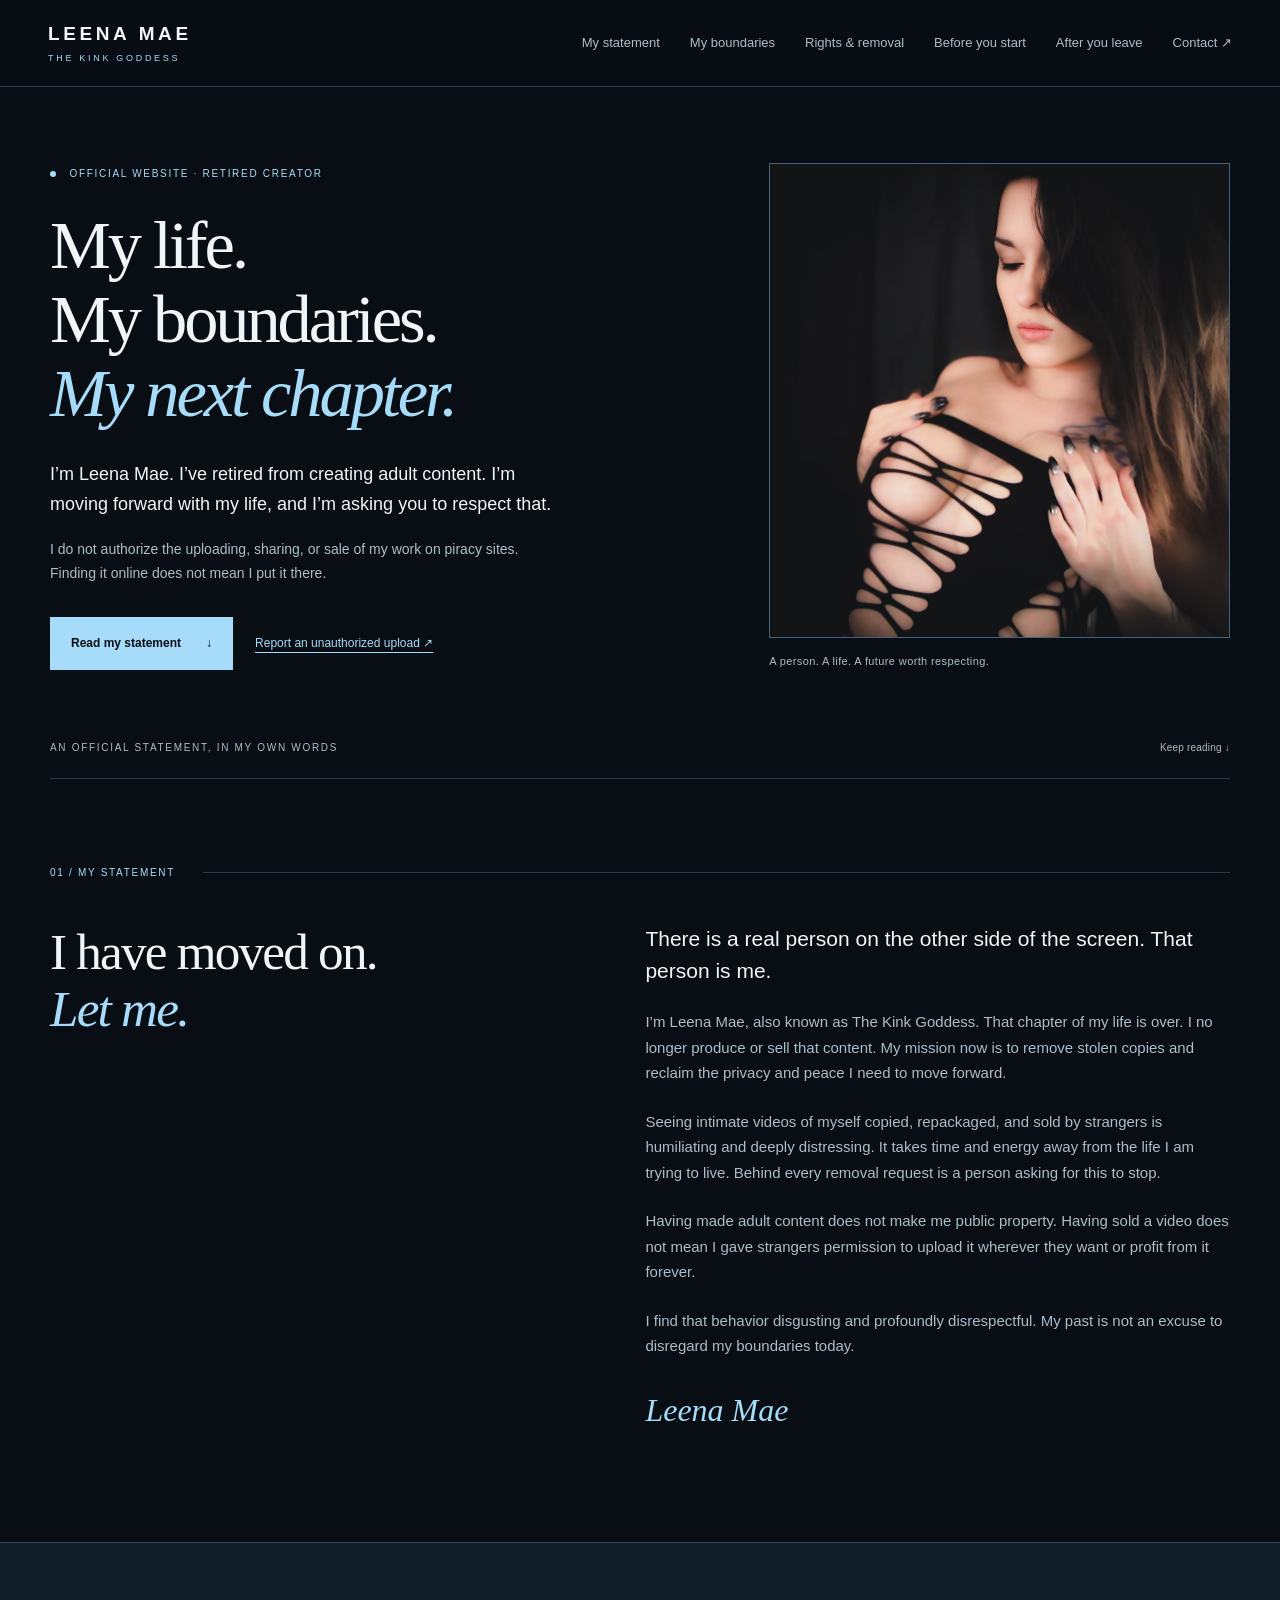
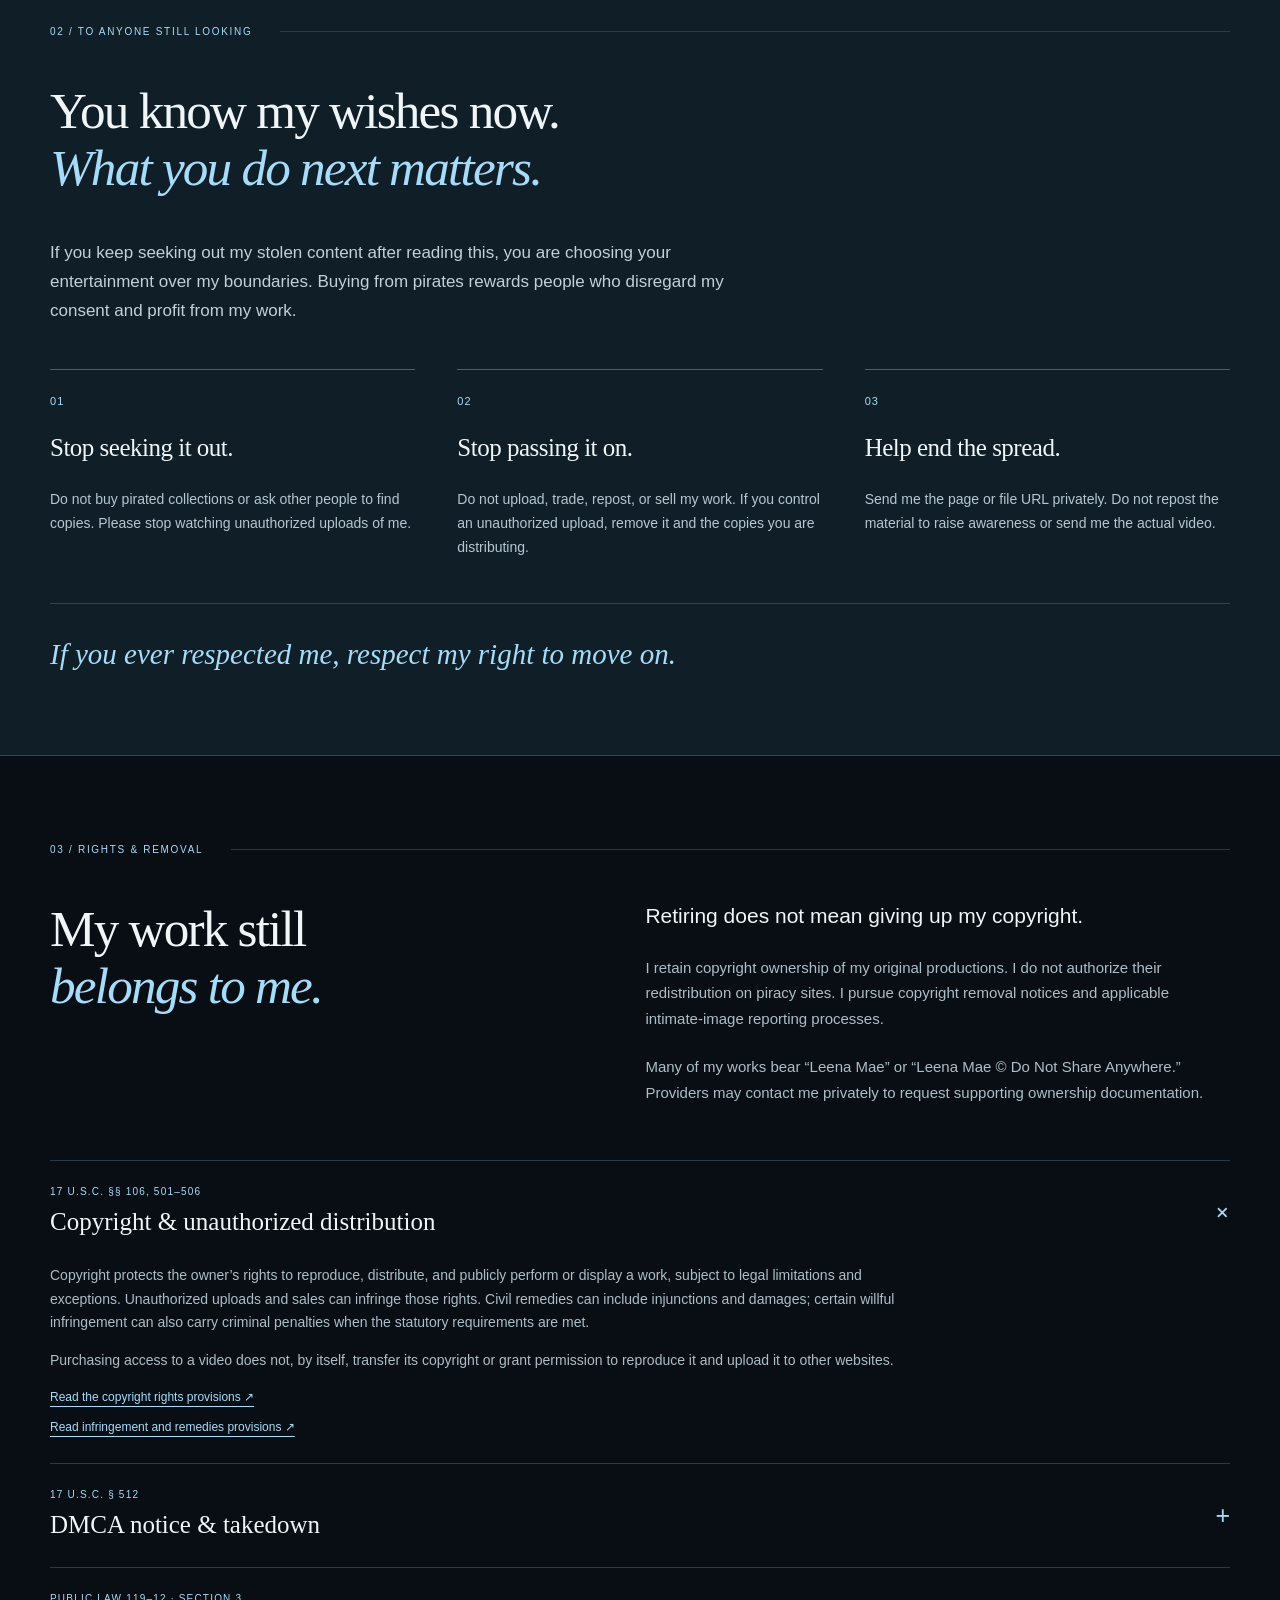
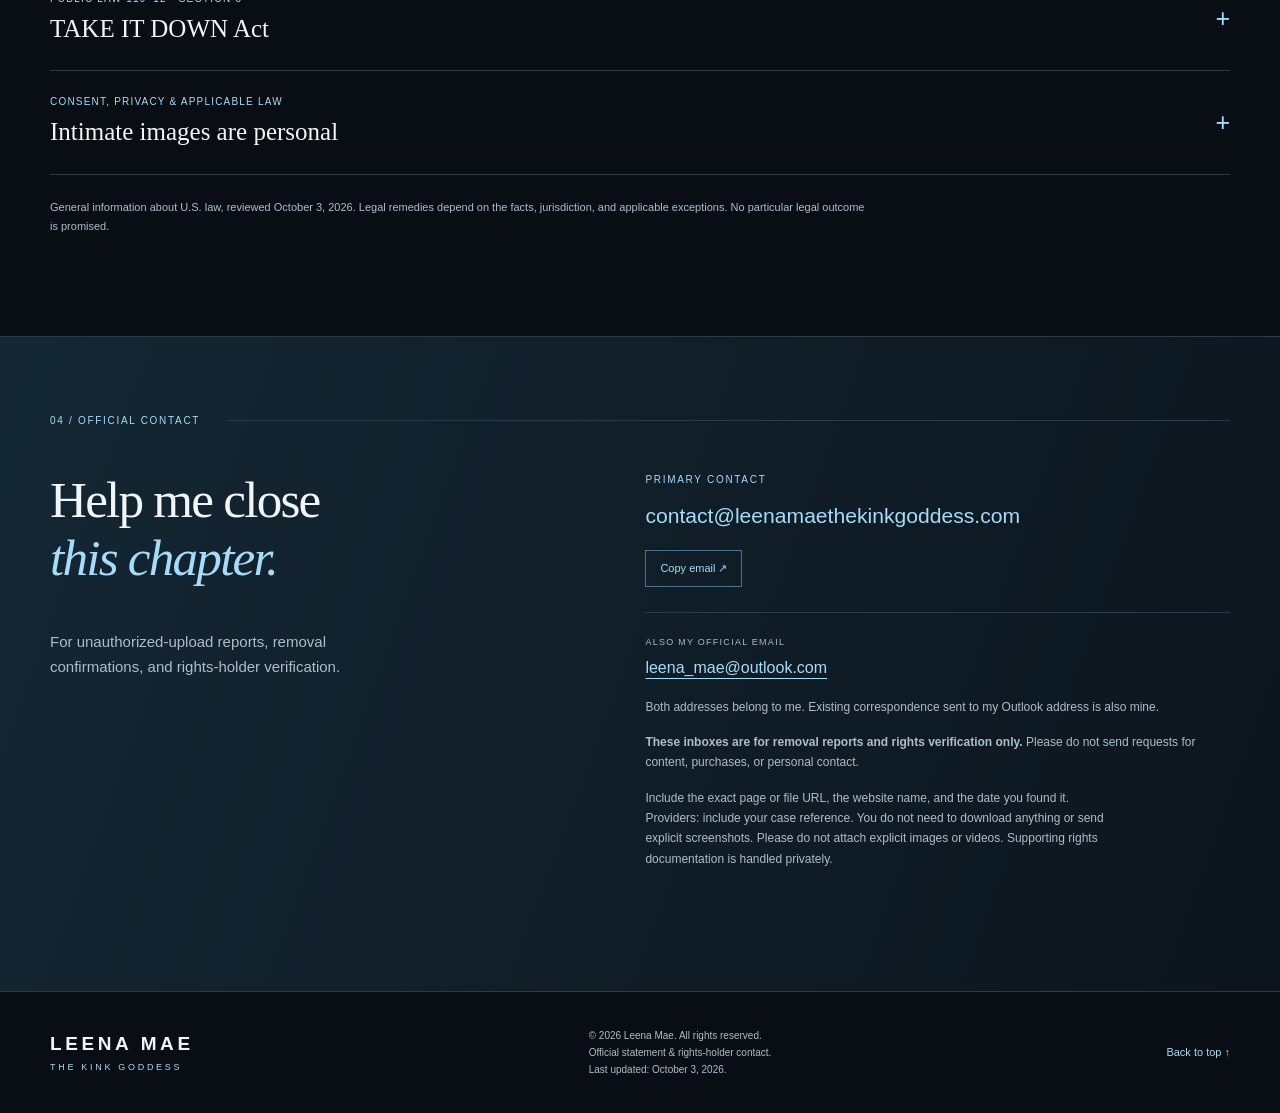
==== commit 0209d01e: "Publish letter for former performers" ====
--- a/index.html
+++ b/index.html
@@ -39,7 +39,7 @@
   <header class="header">
     <a class="brand" href="#home" aria-label="Leena Mae, home">LEENA MAE<span>THE KINK GODDESS</span></a>
     <nav aria-label="Main navigation">
-      <a href="#statement">My statement</a><a href="#boundaries">My boundaries</a><a href="#rights">Rights &amp; removal</a><a href="before-you-start.html">Before you start</a><a href="#contact">Contact <span aria-hidden="true">↗</span></a>
+      <a href="#statement">My statement</a><a href="#boundaries">My boundaries</a><a href="#rights">Rights &amp; removal</a><a href="before-you-start.html">Before you start</a><a href="after-you-leave.html">After you leave</a><a href="#contact">Contact <span aria-hidden="true">↗</span></a>
     </nav>
   </header>
   <main id="main">
--- a/styles.css
+++ b/styles.css
@@ -5,3 +5,7 @@
 @media(max-width:1000px){.wrap{width:calc(100% - 56px)}.header{padding:18px 28px}.header nav{gap:20px;font-size:12px}.hero{gap:35px;padding-top:55px}.portrait-placeholder,.portrait img{height:400px}.split{gap:45px}.actions{gap:18px}.boundary-grid{gap:25px}}
 @media(max-width:700px){html{scroll-padding-top:135px}.wrap{width:calc(100% - 40px)}.header{padding:15px 20px;display:block}.brand{font-size:16px}.header nav{margin-top:17px;gap:0;justify-content:space-between;font-size:10px}.header nav a:last-child span{display:none}.hero{grid-template-columns:1fr;padding-top:40px;gap:32px}h1{font-size:clamp(43px,10vw,65px)}.eyebrow{font-size:9px}.intro{font-size:17px}.hero-note{font-size:14px}.actions{margin-top:25px}.portrait{max-width:430px;width:100%}.portrait-placeholder,.portrait img{height:360px}.hero-footer{padding-top:5px;margin-top:0;font-size:8px;gap:20px}.section{padding-block:55px}.section-label{font-size:9px;margin-bottom:30px;gap:15px}.split{grid-template-columns:1fr;gap:18px}h2{font-size:43px}.prose .lead{font-size:20px}.boundary-band{padding:55px 0}.band-intro{font-size:15px}.boundary-grid{grid-template-columns:1fr;gap:15px}.boundary-grid article{padding-top:18px}.number{margin-bottom:12px}.closing-line{font-size:25px}.rights-heading{margin-bottom:20px}summary{font-size:21px;padding-block:22px}summary small{font-size:9px}.contact-section{padding:55px 0}.email{font-size:17px}.footer{flex-wrap:wrap;gap:22px}.footer p{flex:1;min-width:170px}.footer>a:last-child{width:100%}}
 @media(prefers-reduced-motion:reduce){html{scroll-behavior:auto}*{transition:none!important}}
+
+/* Keep navigation readable as the letter pages are added. */
+.header nav{flex-wrap:wrap;row-gap:10px}
+@media(max-width:700px){.header nav{column-gap:16px;justify-content:flex-start;row-gap:10px}}
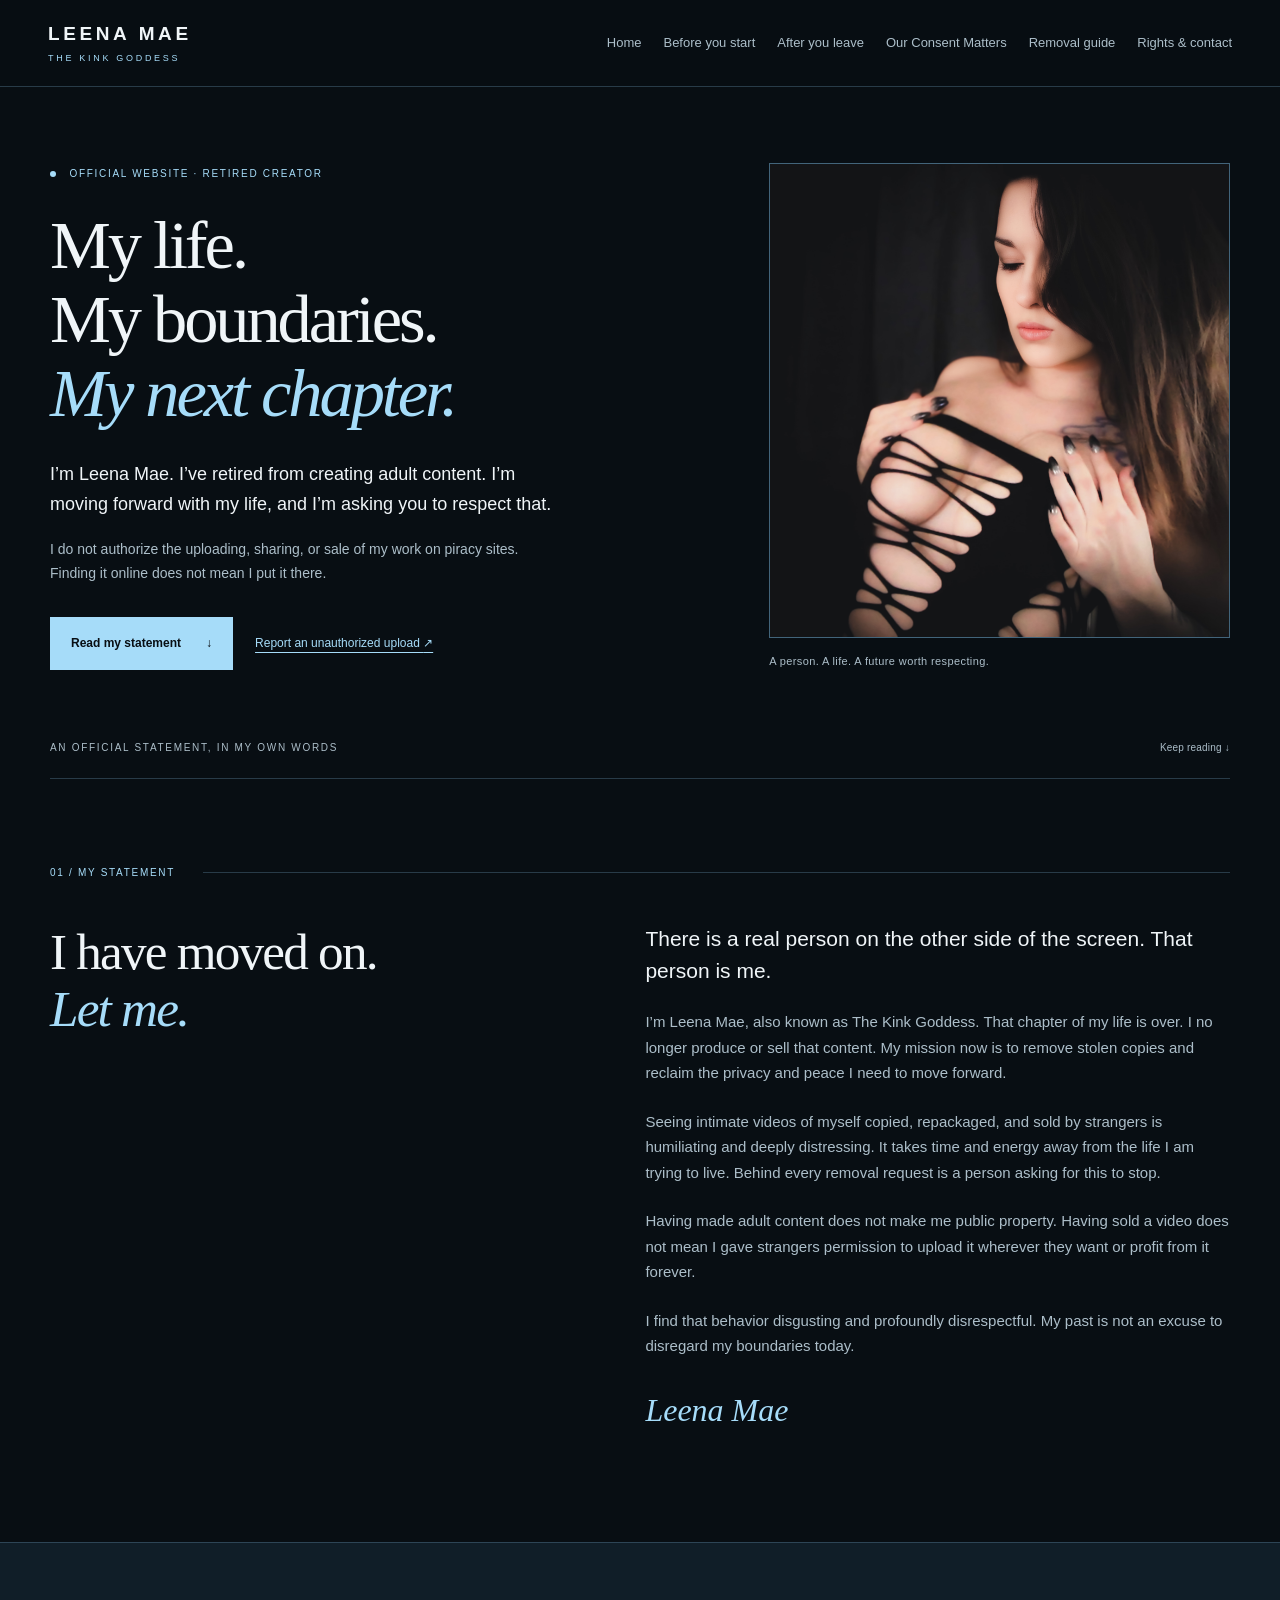
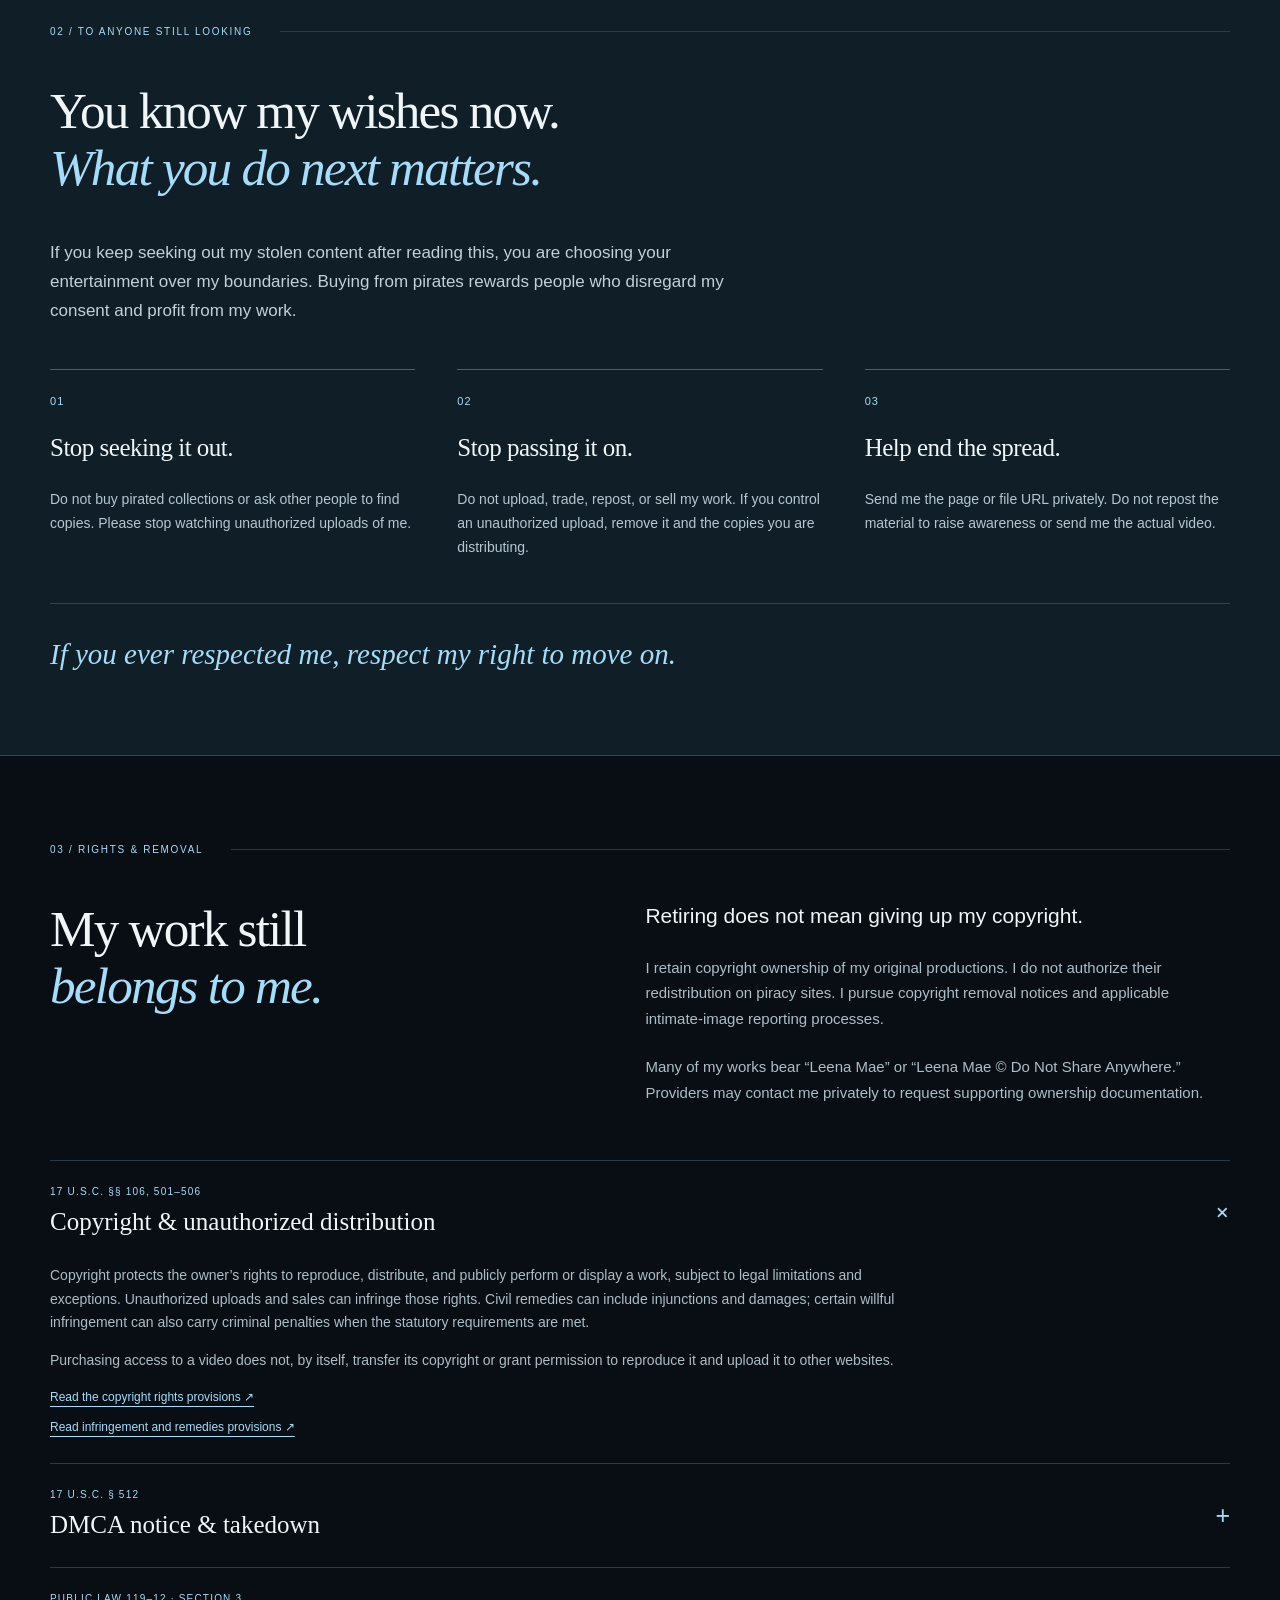
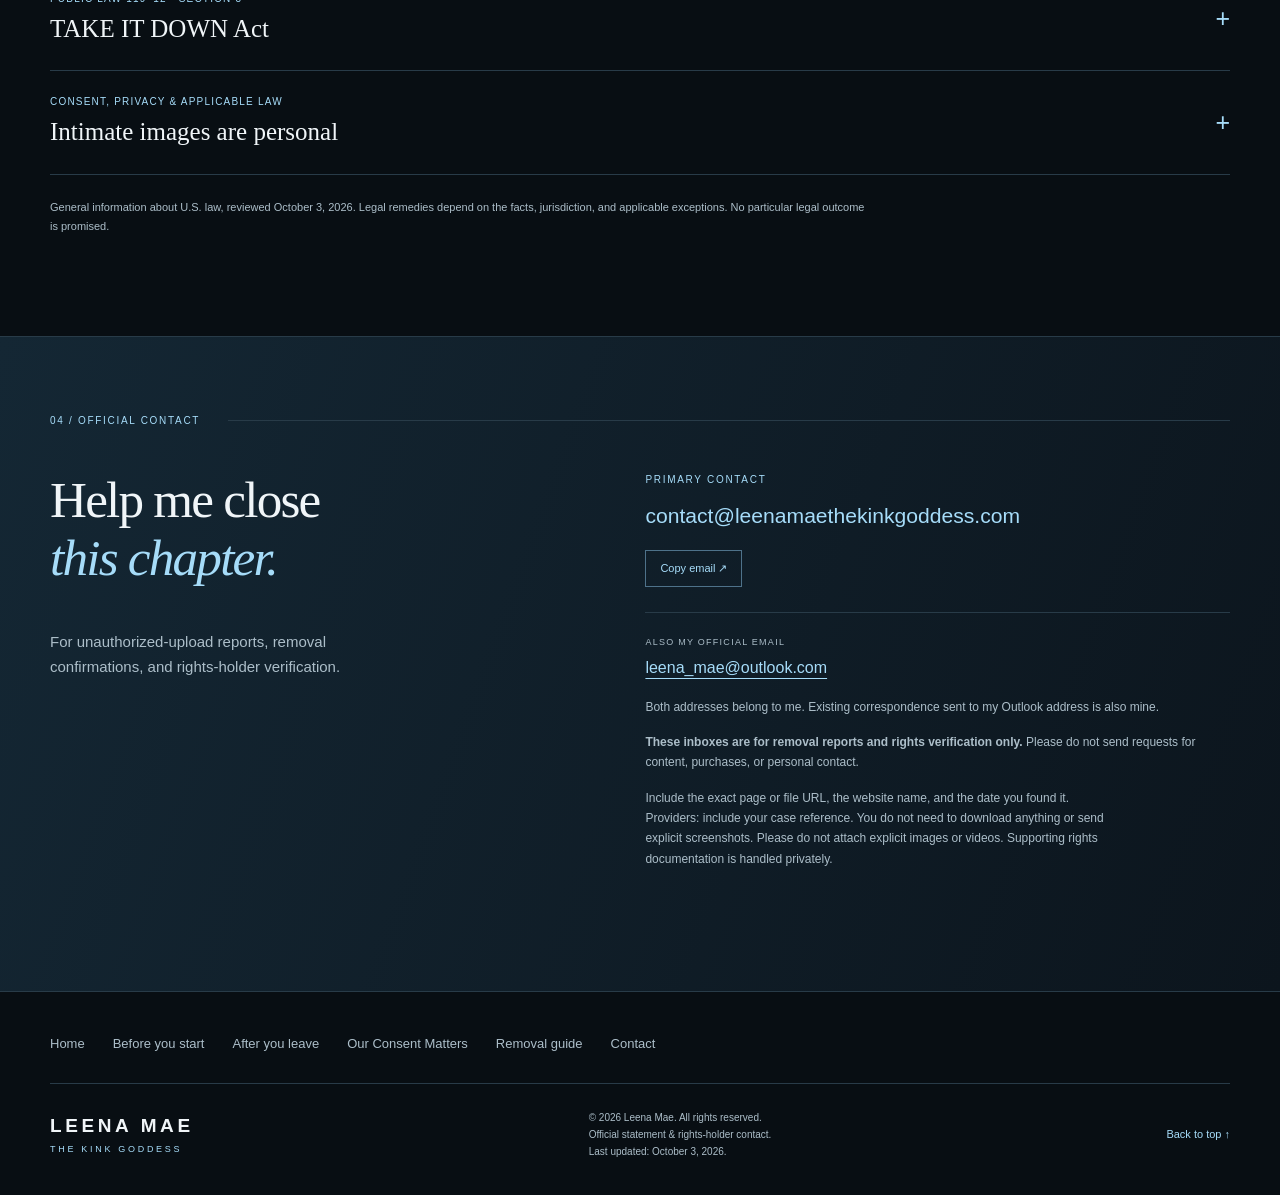
==== commit c4d81864: "Add all-page header and footer navigation" ====
--- a/index.html
+++ b/index.html
@@ -6,7 +6,7 @@
   <meta name="description" content="The official statement of Leena Mae, The Kink Goddess. Retired creator, copyright owner, and advocate for the removal of her unauthorized content.">
   <meta name="theme-color" content="#080e13">
   <title>Leena Mae — My life. My boundaries.</title>
-  <link rel="stylesheet" href="styles.css">
+  <link rel="stylesheet" href="styles.css?v=20261004-nav">
   <script>
     // Collect only on the live domain, never on a local preview.
     if (['leenamaethekinkgoddess.com', 'www.leenamaethekinkgoddess.com'].includes(location.hostname)) {
@@ -38,9 +38,7 @@
   <a class="skip" href="#main">Skip to content</a>
   <header class="header">
     <a class="brand" href="#home" aria-label="Leena Mae, home">LEENA MAE<span>THE KINK GODDESS</span></a>
-    <nav aria-label="Main navigation">
-      <a href="#statement">My statement</a><a href="#boundaries">My boundaries</a><a href="#rights">Rights &amp; removal</a><a href="before-you-start.html">Before you start</a><a href="after-you-leave.html">After you leave</a><a href="#contact">Contact <span aria-hidden="true">↗</span></a>
-    </nav>
+    <nav aria-label="Main navigation"><a href="index.html" aria-current="page">Home</a><a href="before-you-start.html">Before you start</a><a href="after-you-leave.html">After you leave</a><a href="we-deserve-to-move-on.html">Our Consent Matters</a><a href="content-removal-guide.html">Removal guide</a><a href="index.html#rights">Rights &amp; contact</a></nav>
   </header>
   <main id="main">
     <section class="hero wrap" id="home" aria-labelledby="hero-title">
@@ -108,7 +106,7 @@
       </div>
     </section>
   </main>
-  <footer class="wrap footer"><a class="brand" href="#home">LEENA MAE<span>THE KINK GODDESS</span></a><p>© 2026 Leena Mae. All rights reserved.<br>Official statement &amp; rights-holder contact.<br>Last updated: <time datetime="2026-10-03">October 3, 2026</time>.</p><a href="#home">Back to top ↑</a></footer>
+  <footer class="wrap footer"><nav class="footer-nav" aria-label="Footer navigation"><a href="index.html" aria-current="page">Home</a><a href="before-you-start.html">Before you start</a><a href="after-you-leave.html">After you leave</a><a href="we-deserve-to-move-on.html">Our Consent Matters</a><a href="content-removal-guide.html">Removal guide</a><a href="index.html#contact">Contact</a></nav><a class="brand" href="#home">LEENA MAE<span>THE KINK GODDESS</span></a><p>© 2026 Leena Mae. All rights reserved.<br>Official statement &amp; rights-holder contact.<br>Last updated: <time datetime="2026-10-03">October 3, 2026</time>.</p><a href="#home">Back to top ↑</a></footer>
   <script src="script.js"></script>
 </body>
 </html>
--- a/styles.css
+++ b/styles.css
@@ -9,3 +9,8 @@
 /* Keep navigation readable as the letter pages are added. */
 .header nav{flex-wrap:wrap;row-gap:10px}
 @media(max-width:700px){.header nav{column-gap:16px;justify-content:flex-start;row-gap:10px}}
+
+/* Shared, directly accessible navigation across all five pages. */
+.header nav{justify-content:flex-end;column-gap:22px;row-gap:8px}.header nav a{padding-block:6px}.footer{flex-wrap:wrap}.footer-nav{flex:0 0 100%;display:flex;flex-wrap:wrap;gap:12px 28px;padding-bottom:22px;border-bottom:1px solid var(--line)}.footer-nav a{color:var(--muted);font-size:13px;text-decoration:none;padding-block:6px}.footer-nav a:hover,.footer-nav a[aria-current="page"]{color:var(--blue)}
+@media(max-width:1000px){.header{align-items:flex-start}.header nav{column-gap:18px}}
+@media(max-width:700px){.header{position:relative}.header nav{display:grid;grid-template-columns:repeat(2,minmax(0,1fr));gap:4px 18px;font-size:12px;margin-top:14px}.header nav a{padding-block:7px}.footer-nav{display:grid;grid-template-columns:repeat(2,minmax(0,1fr));gap:4px 18px}.footer-nav a{padding-block:7px}html{scroll-padding-top:24px}}
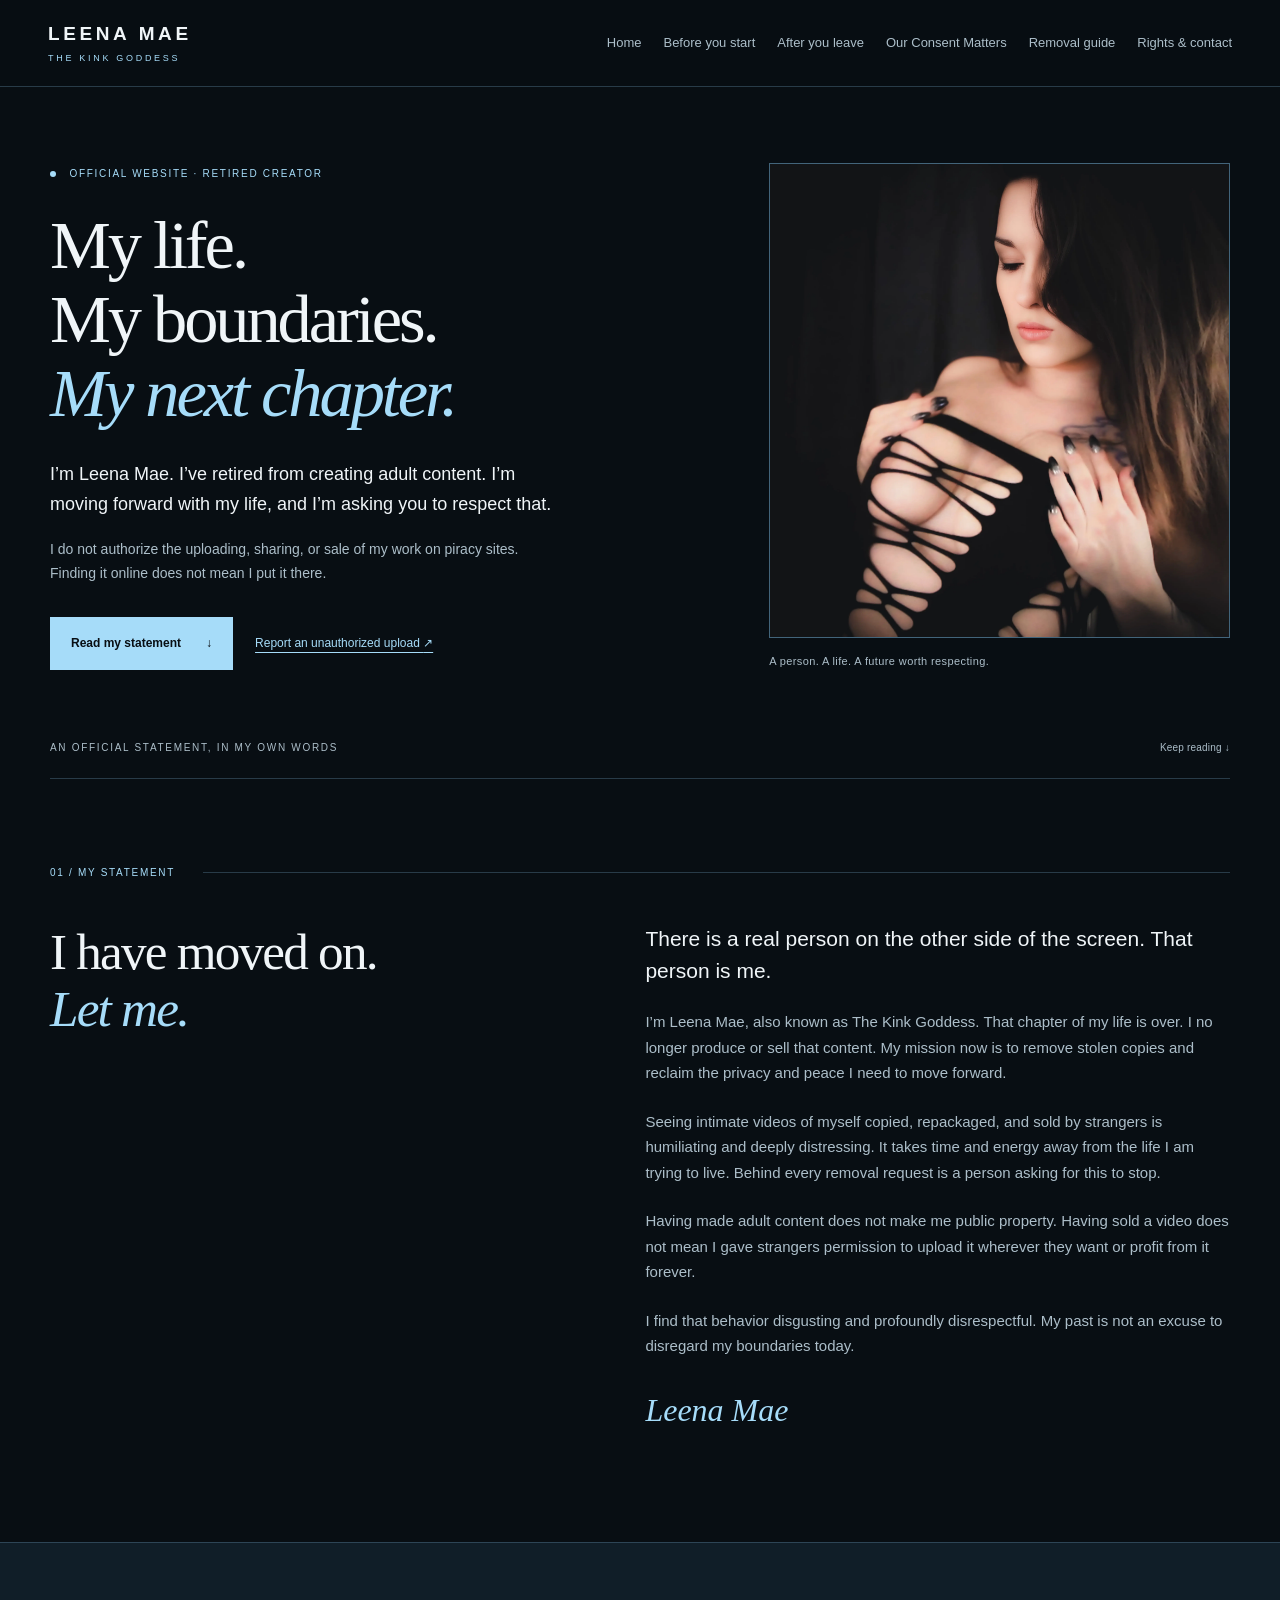
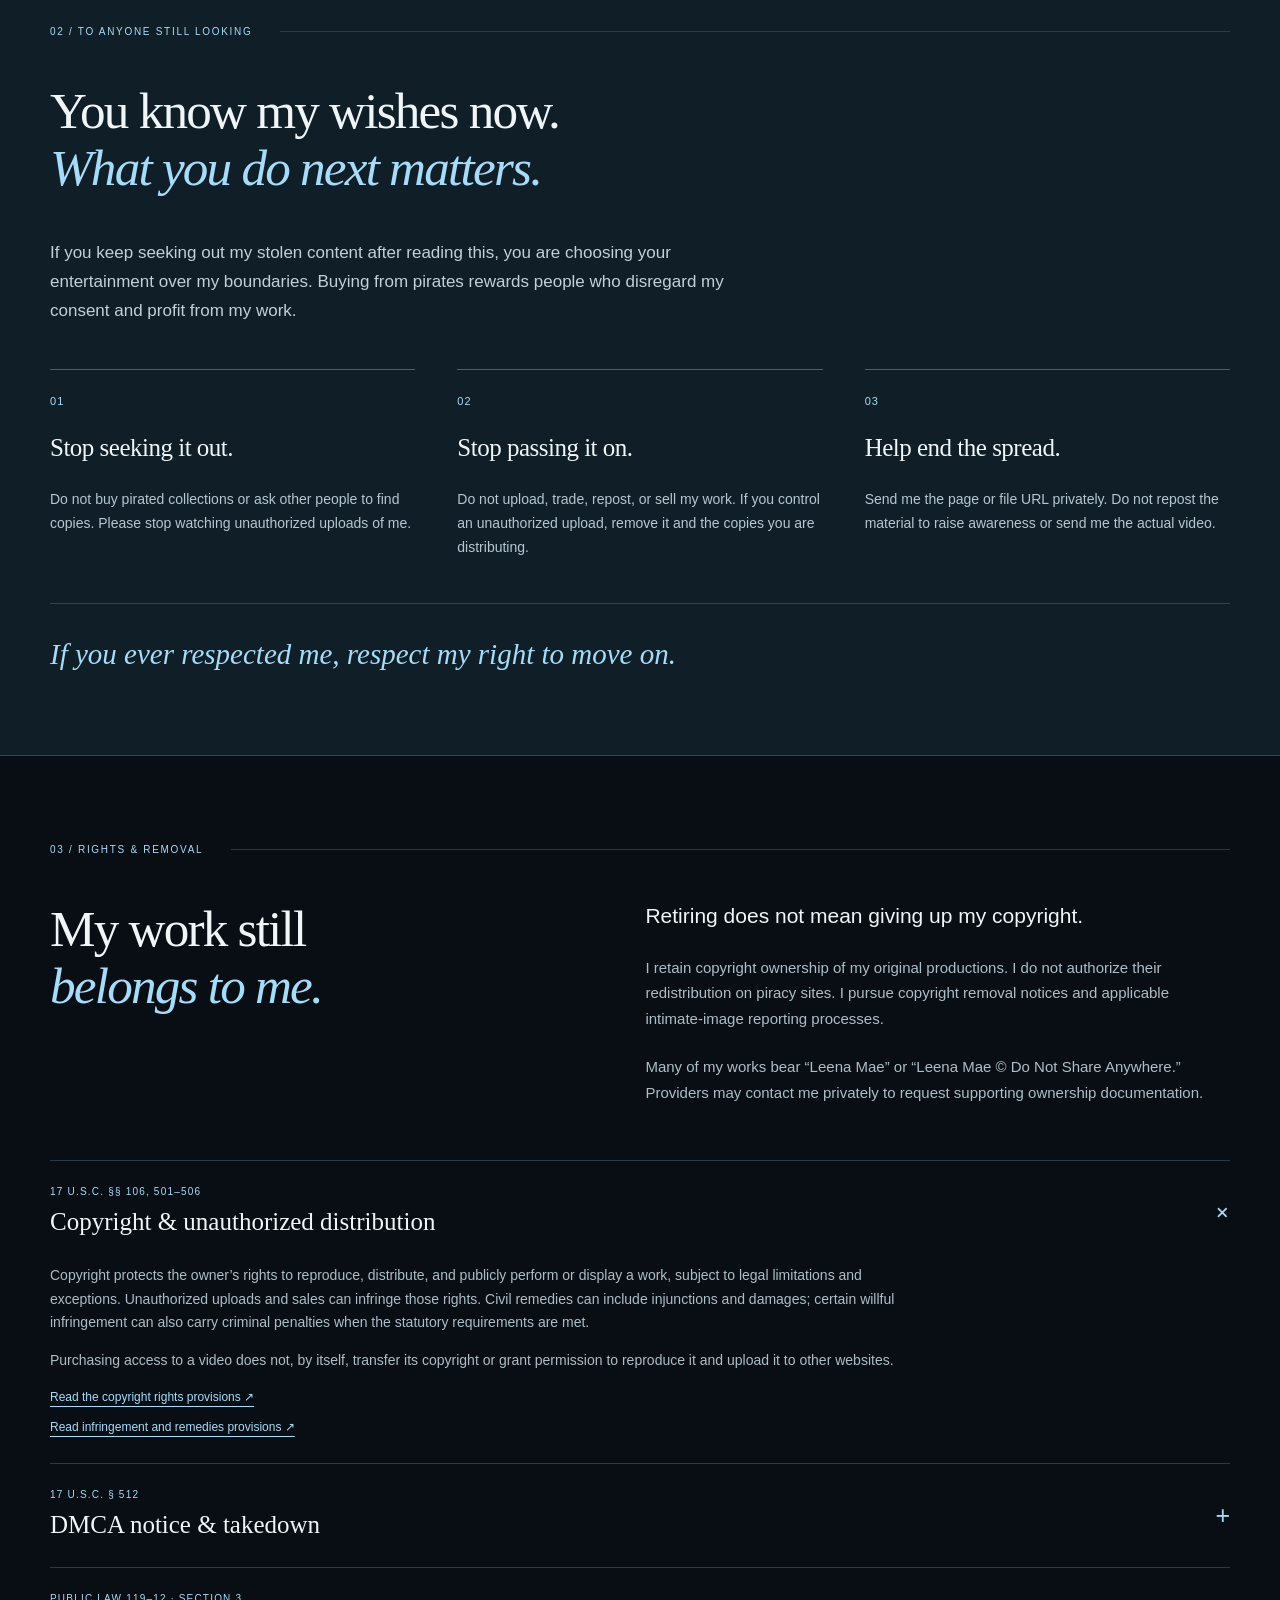
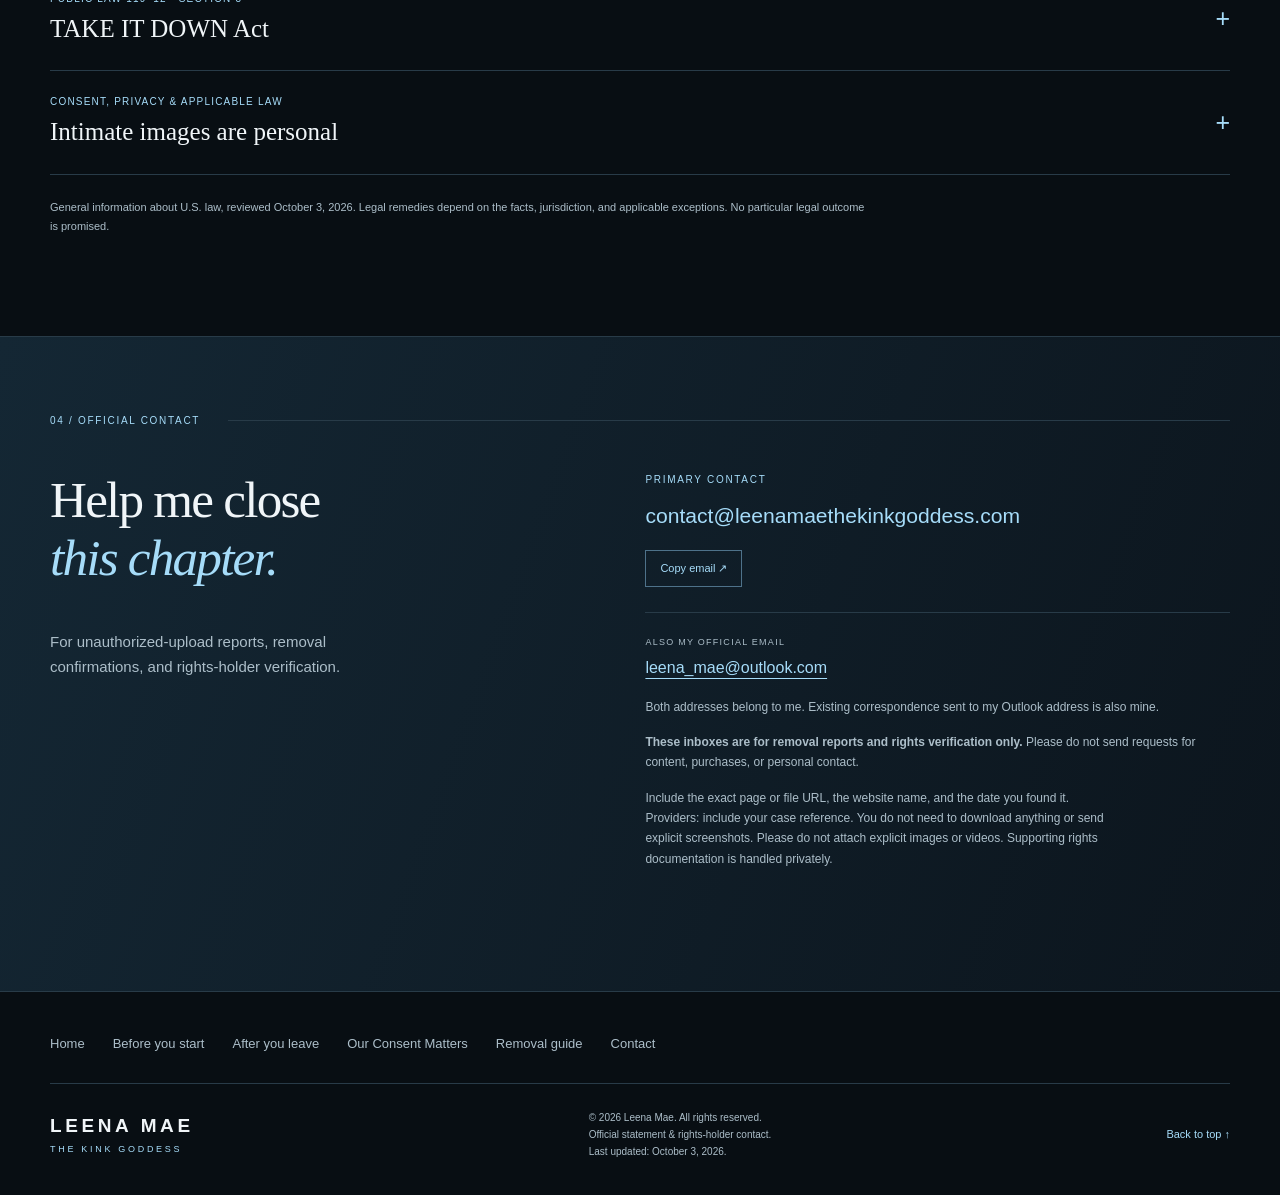
==== commit b441beb3: "Use smaller WebP portrait on homepage" ====
--- a/index.html
+++ b/index.html
@@ -50,7 +50,7 @@
         <div class="actions"><a class="button primary" href="#statement">Read my statement <span aria-hidden="true">↓</span></a><a class="text-link" href="#contact">Report an unauthorized upload <span aria-hidden="true">↗</span></a></div>
       </div>
       <figure class="portrait">
-        <img src="leena-mae-portrait.jpg" alt="Portrait of Leena Mae with long dark hair, looking downward" width="3480" height="3480" fetchpriority="high">
+        <img src="leena-mae-portrait.webp" alt="Portrait of Leena Mae with long dark hair, looking downward" width="3480" height="3480" fetchpriority="high">
         <figcaption>A person. A life. A future worth respecting.</figcaption>
       </figure>
       <div class="hero-footer"><span>AN OFFICIAL STATEMENT, IN MY OWN WORDS</span><a href="#statement">Keep reading <span aria-hidden="true">↓</span></a></div>
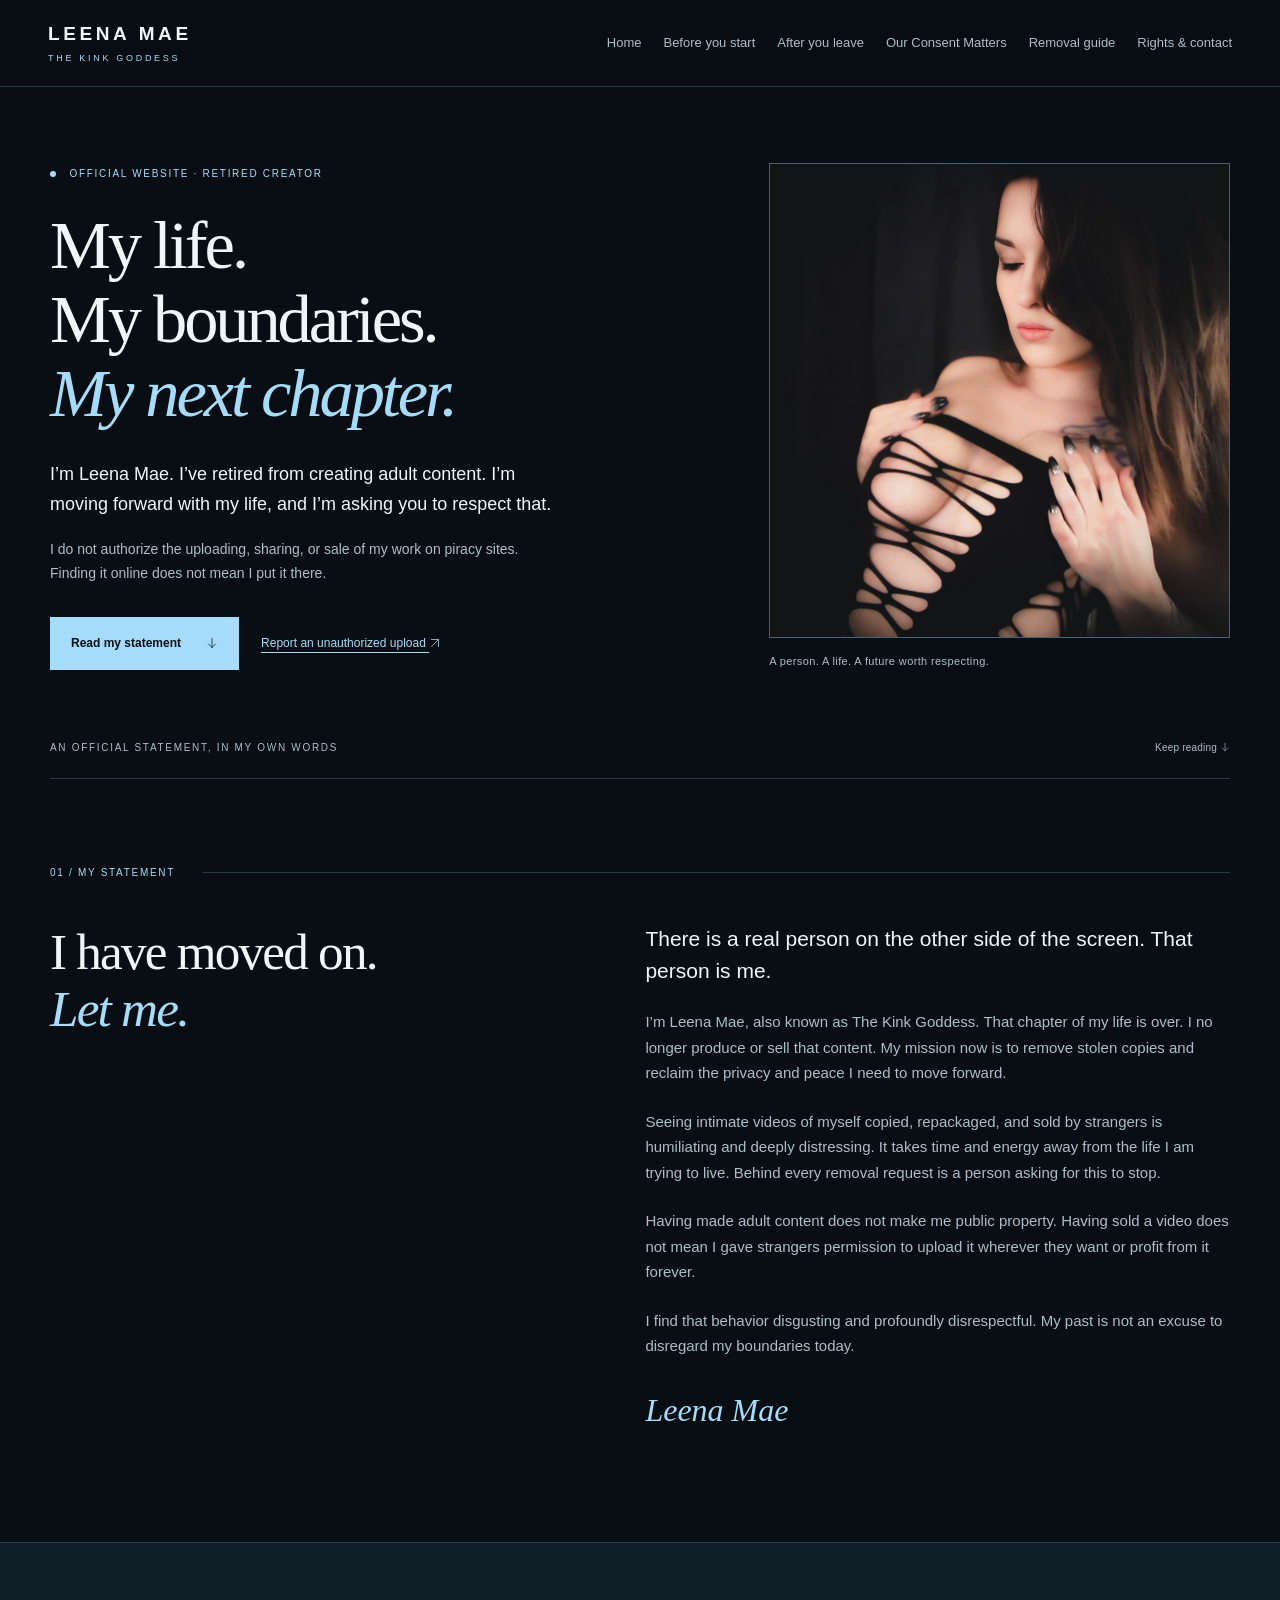
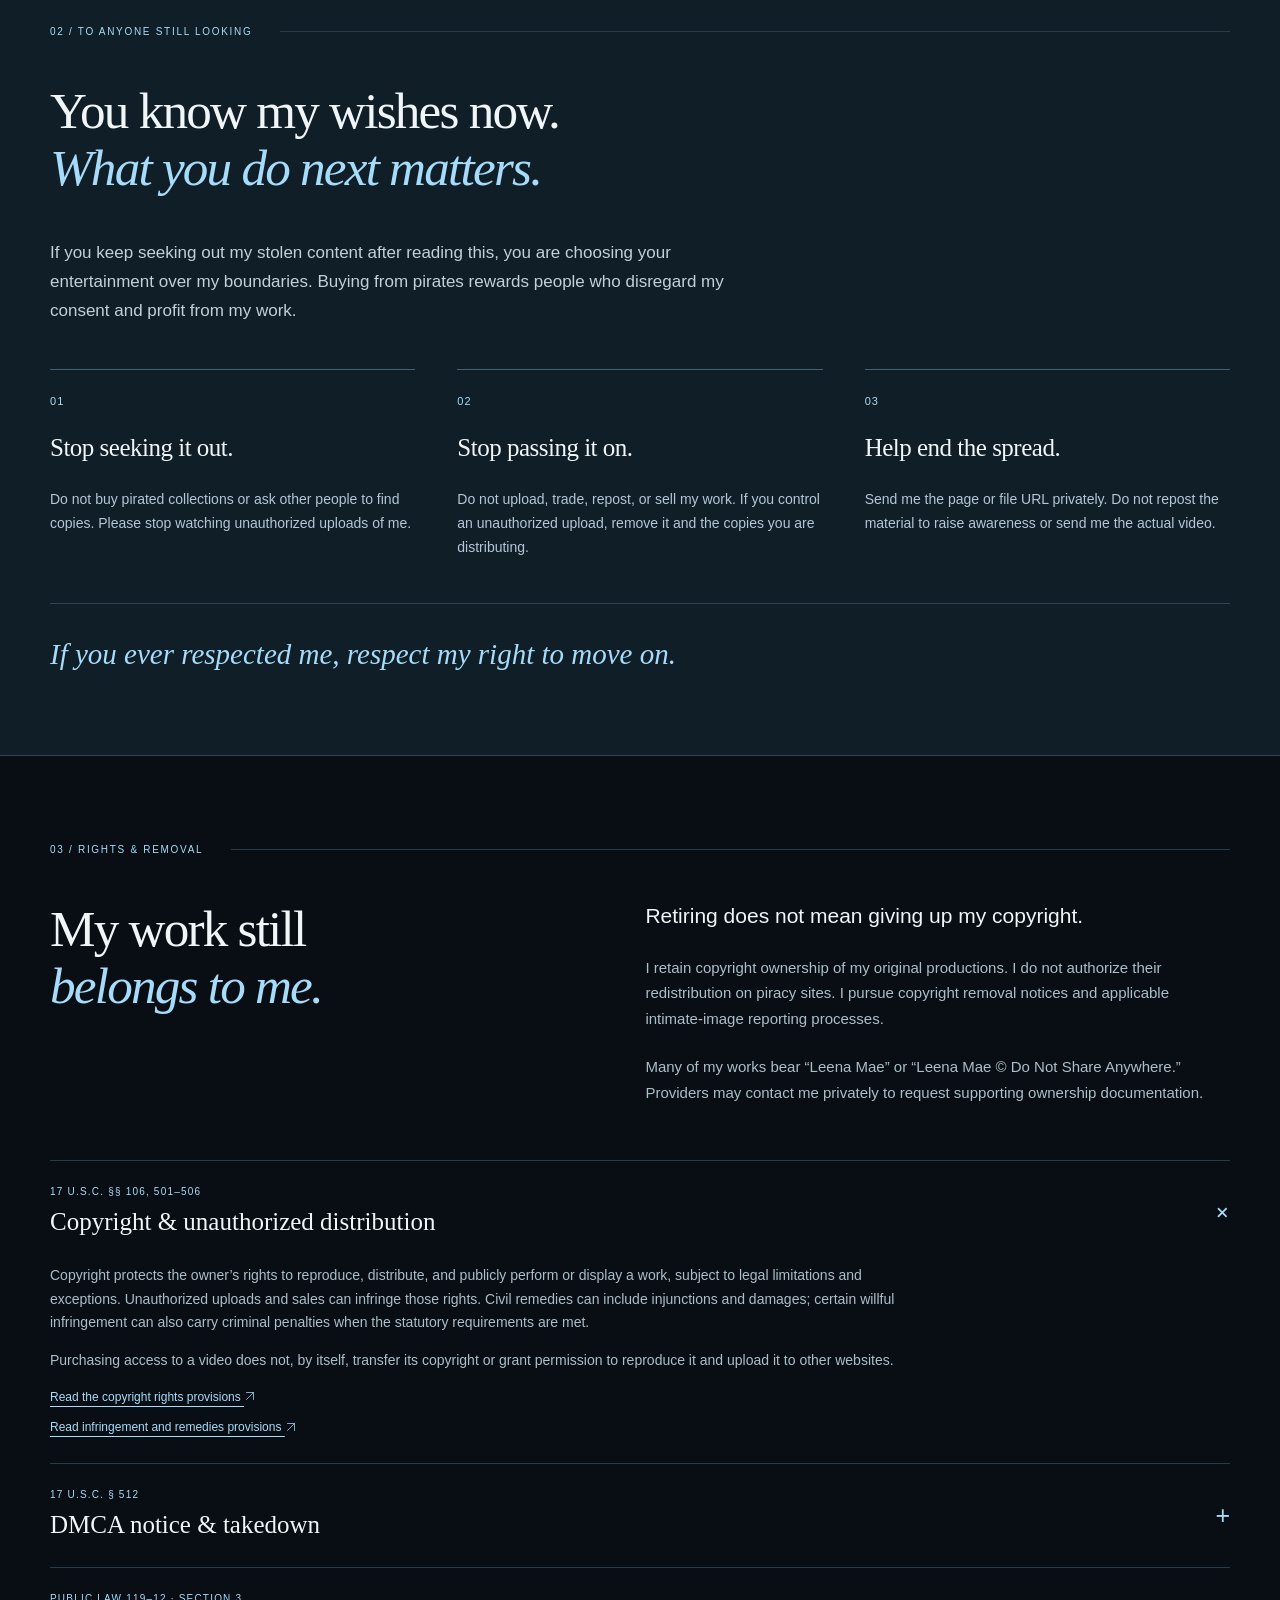
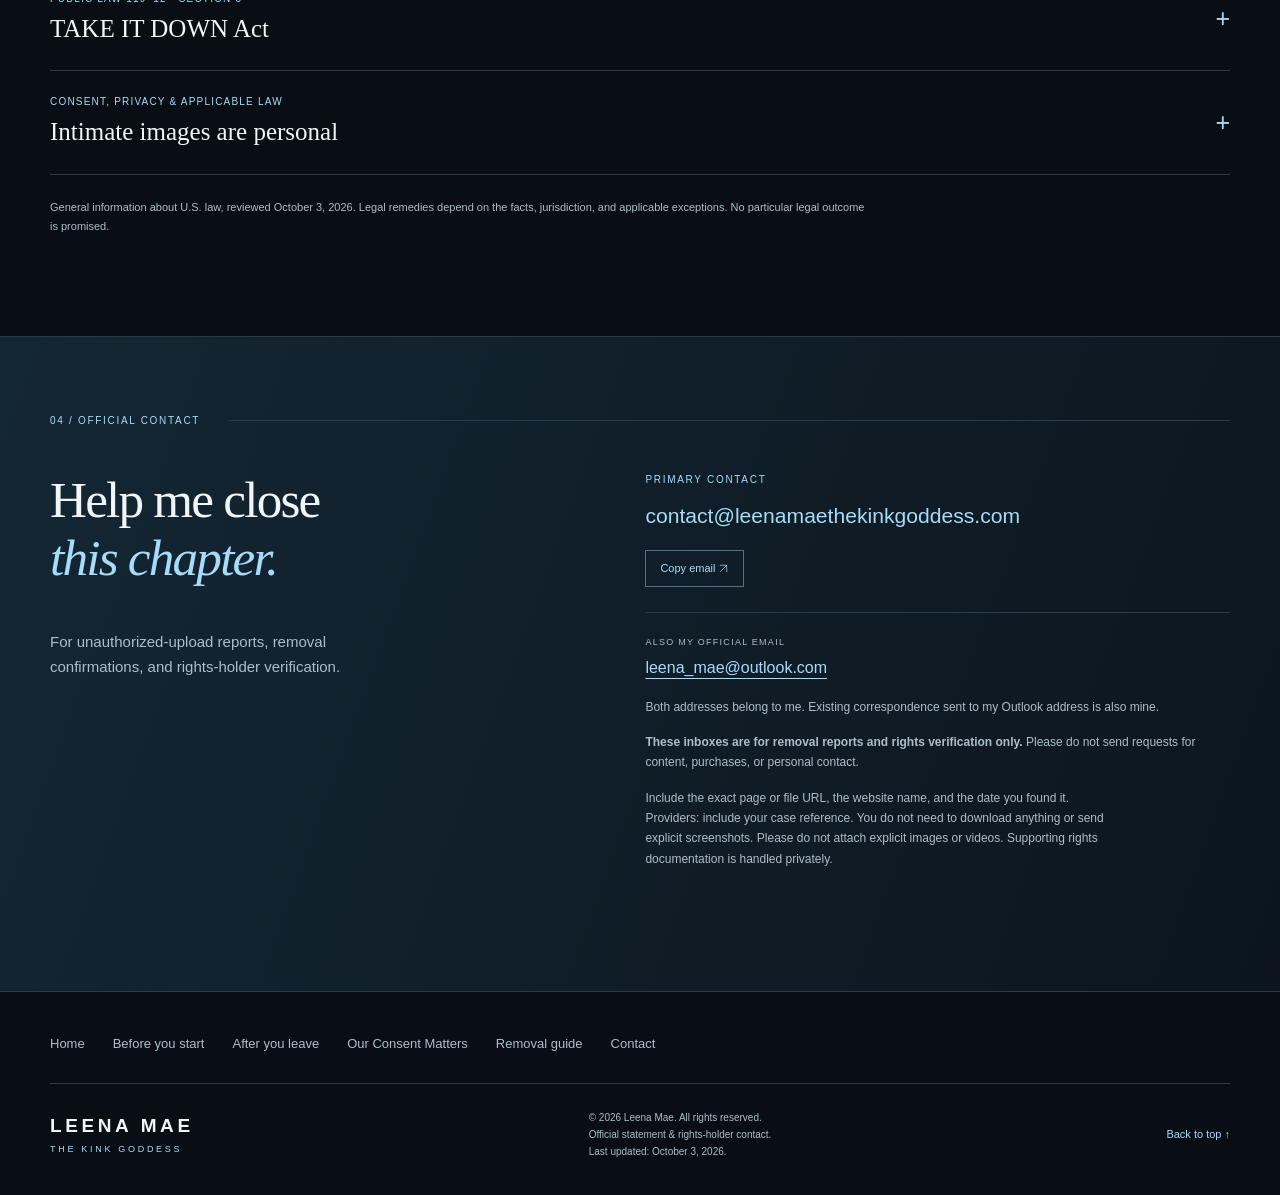
==== commit 238978f5: "Replace emoji-prone arrows with clean SVG icons" ====
--- a/index.html
+++ b/index.html
@@ -47,13 +47,13 @@
         <h1 id="hero-title">My life.<br>My boundaries.<br><em>My next chapter.</em></h1>
         <p class="intro">I’m Leena Mae. I’ve retired from creating adult content. I’m moving forward with my life, and I’m asking you to respect that.</p>
         <p class="hero-note">I do not authorize the uploading, sharing, or sale of my work on piracy sites. Finding it online does not mean I put it there.</p>
-        <div class="actions"><a class="button primary" href="#statement">Read my statement <span aria-hidden="true">↓</span></a><a class="text-link" href="#contact">Report an unauthorized upload <span aria-hidden="true">↗</span></a></div>
+        <div class="actions"><a class="button primary" href="#statement">Read my statement <span aria-hidden="true"><svg xmlns="http://www.w3.org/2000/svg" width="1em" height="1em" viewBox="0 0 24 24" fill="none" stroke="currentColor" stroke-width="1.5" stroke-linecap="round" stroke-linejoin="round" aria-hidden="true" focusable="false" style="vertical-align:-0.12em"><path d="M12 3v18M5 14l7 7 7-7"/></svg></span></a><a class="text-link" href="#contact">Report an unauthorized upload <span aria-hidden="true"><svg xmlns="http://www.w3.org/2000/svg" width="1em" height="1em" viewBox="0 0 24 24" fill="none" stroke="currentColor" stroke-width="1.5" stroke-linecap="round" stroke-linejoin="round" aria-hidden="true" focusable="false" style="vertical-align:-0.12em"><path d="M5 19 19 5M5 5h14v14"/></svg></span></a></div>
       </div>
       <figure class="portrait">
         <img src="leena-mae-portrait.webp" alt="Portrait of Leena Mae with long dark hair, looking downward" width="3480" height="3480" fetchpriority="high">
         <figcaption>A person. A life. A future worth respecting.</figcaption>
       </figure>
-      <div class="hero-footer"><span>AN OFFICIAL STATEMENT, IN MY OWN WORDS</span><a href="#statement">Keep reading <span aria-hidden="true">↓</span></a></div>
+      <div class="hero-footer"><span>AN OFFICIAL STATEMENT, IN MY OWN WORDS</span><a href="#statement">Keep reading <span aria-hidden="true"><svg xmlns="http://www.w3.org/2000/svg" width="1em" height="1em" viewBox="0 0 24 24" fill="none" stroke="currentColor" stroke-width="1.5" stroke-linecap="round" stroke-linejoin="round" aria-hidden="true" focusable="false" style="vertical-align:-0.12em"><path d="M12 3v18M5 14l7 7 7-7"/></svg></span></a></div>
     </section>
 
     <section class="section wrap statement" id="statement" aria-labelledby="statement-title">
@@ -89,10 +89,10 @@
       <div class="section-label"><span>03 / RIGHTS &amp; REMOVAL</span><span class="rule"></span></div>
       <div class="split rights-heading"><h2 id="rights-title">My work still<br><em>belongs to me.</em></h2><div class="prose"><p class="lead">Retiring does not mean giving up my copyright.</p><p>I retain copyright ownership of my original productions. I do not authorize their redistribution on piracy sites. I pursue copyright removal notices and applicable intimate-image reporting processes.</p><p>Many of my works bear “Leena Mae” or “Leena Mae © Do Not Share Anywhere.” Providers may contact me privately to request supporting ownership documentation.</p></div></div>
       <div class="laws">
-        <details open><summary><span><small>17 U.S.C. §§ 106, 501–506</small>Copyright &amp; unauthorized distribution</span><span class="expand" aria-hidden="true">+</span></summary><div class="law-body"><p>Copyright protects the owner’s rights to reproduce, distribute, and publicly perform or display a work, subject to legal limitations and exceptions. Unauthorized uploads and sales can infringe those rights. Civil remedies can include injunctions and damages; certain willful infringement can also carry criminal penalties when the statutory requirements are met.</p><p>Purchasing access to a video does not, by itself, transfer its copyright or grant permission to reproduce it and upload it to other websites.</p><a href="https://www.copyright.gov/title17/92chap1.html">Read the copyright rights provisions ↗</a><a href="https://www.copyright.gov/title17/92chap5.html">Read infringement and remedies provisions ↗</a></div></details>
-        <details><summary><span><small>17 U.S.C. § 512</small>DMCA notice &amp; takedown</span><span class="expand" aria-hidden="true">+</span></summary><div class="law-body"><p>The DMCA provides a notice-and-takedown process for reporting online copyright infringement. Qualifying service providers seeking safe-harbor protection must meet applicable requirements, including responding expeditiously to compliant notices. The process also includes counter-notice procedures.</p><p>A complete notice identifies the copyrighted work and the infringing location and includes the required contact details, signature, and statements. This general website statement does not replace an individual takedown notice.</p><a href="https://www.copyright.gov/512/">Read the U.S. Copyright Office’s explanation ↗</a></div></details>
-        <details><summary><span><small>PUBLIC LAW 119–12 · SECTION 3</small>TAKE IT DOWN Act</span><span class="expand" aria-hidden="true">+</span></summary><div class="law-body"><p>For requests that qualify under the Act, covered platforms must remove the reported intimate depiction as soon as possible and no later than 48 hours after receiving a valid request, and make reasonable efforts to identify and remove known identical copies. The FTC enforces these platform obligations.</p><p>The platform-removal process and the Act’s criminal provisions have different requirements. Whether a particular image or service is covered depends on the law and the facts; this is not a claim that every repost or viewer commits a crime under the Act.</p><a href="https://www.ftc.gov/business-guidance/resources/complying-take-it-down-act">Read the FTC’s platform guidance ↗</a><a href="https://www.govinfo.gov/content/pkg/PLAW-119publ12/html/PLAW-119publ12.htm">Read the Act ↗</a><a href="https://www.takeitdown.ftc.gov/get-started">Report a platform’s failure to the FTC ↗</a></div></details>
-        <details><summary><span><small>CONSENT, PRIVACY &amp; APPLICABLE LAW</small>Intimate images are personal</span><span class="expand" aria-hidden="true">+</span></summary><div class="law-body"><p>I do not consent to these unauthorized reposts of intimate material depicting me. That is my clear personal boundary, in addition to my copyright claim.</p><p>Federal and state intimate-image laws differ. For example, the federal civil remedy in 15 U.S.C. § 6851 generally excludes commercial pornographic content, with an exception for content produced through force, fraud, misrepresentation, or coercion. Its application should not be assumed simply because a repost is unwanted. Copyright and applicable platform reporting policies remain separate avenues.</p><a href="https://www.law.cornell.edu/uscode/text/15/6851">Read 15 U.S.C. § 6851 at Cornell LII ↗</a></div></details>
+        <details open><summary><span><small>17 U.S.C. §§ 106, 501–506</small>Copyright &amp; unauthorized distribution</span><span class="expand" aria-hidden="true">+</span></summary><div class="law-body"><p>Copyright protects the owner’s rights to reproduce, distribute, and publicly perform or display a work, subject to legal limitations and exceptions. Unauthorized uploads and sales can infringe those rights. Civil remedies can include injunctions and damages; certain willful infringement can also carry criminal penalties when the statutory requirements are met.</p><p>Purchasing access to a video does not, by itself, transfer its copyright or grant permission to reproduce it and upload it to other websites.</p><a href="https://www.copyright.gov/title17/92chap1.html">Read the copyright rights provisions <svg xmlns="http://www.w3.org/2000/svg" width="1em" height="1em" viewBox="0 0 24 24" fill="none" stroke="currentColor" stroke-width="1.5" stroke-linecap="round" stroke-linejoin="round" aria-hidden="true" focusable="false" style="vertical-align:-0.12em"><path d="M5 19 19 5M5 5h14v14"/></svg></a><a href="https://www.copyright.gov/title17/92chap5.html">Read infringement and remedies provisions <svg xmlns="http://www.w3.org/2000/svg" width="1em" height="1em" viewBox="0 0 24 24" fill="none" stroke="currentColor" stroke-width="1.5" stroke-linecap="round" stroke-linejoin="round" aria-hidden="true" focusable="false" style="vertical-align:-0.12em"><path d="M5 19 19 5M5 5h14v14"/></svg></a></div></details>
+        <details><summary><span><small>17 U.S.C. § 512</small>DMCA notice &amp; takedown</span><span class="expand" aria-hidden="true">+</span></summary><div class="law-body"><p>The DMCA provides a notice-and-takedown process for reporting online copyright infringement. Qualifying service providers seeking safe-harbor protection must meet applicable requirements, including responding expeditiously to compliant notices. The process also includes counter-notice procedures.</p><p>A complete notice identifies the copyrighted work and the infringing location and includes the required contact details, signature, and statements. This general website statement does not replace an individual takedown notice.</p><a href="https://www.copyright.gov/512/">Read the U.S. Copyright Office’s explanation <svg xmlns="http://www.w3.org/2000/svg" width="1em" height="1em" viewBox="0 0 24 24" fill="none" stroke="currentColor" stroke-width="1.5" stroke-linecap="round" stroke-linejoin="round" aria-hidden="true" focusable="false" style="vertical-align:-0.12em"><path d="M5 19 19 5M5 5h14v14"/></svg></a></div></details>
+        <details><summary><span><small>PUBLIC LAW 119–12 · SECTION 3</small>TAKE IT DOWN Act</span><span class="expand" aria-hidden="true">+</span></summary><div class="law-body"><p>For requests that qualify under the Act, covered platforms must remove the reported intimate depiction as soon as possible and no later than 48 hours after receiving a valid request, and make reasonable efforts to identify and remove known identical copies. The FTC enforces these platform obligations.</p><p>The platform-removal process and the Act’s criminal provisions have different requirements. Whether a particular image or service is covered depends on the law and the facts; this is not a claim that every repost or viewer commits a crime under the Act.</p><a href="https://www.ftc.gov/business-guidance/resources/complying-take-it-down-act">Read the FTC’s platform guidance <svg xmlns="http://www.w3.org/2000/svg" width="1em" height="1em" viewBox="0 0 24 24" fill="none" stroke="currentColor" stroke-width="1.5" stroke-linecap="round" stroke-linejoin="round" aria-hidden="true" focusable="false" style="vertical-align:-0.12em"><path d="M5 19 19 5M5 5h14v14"/></svg></a><a href="https://www.govinfo.gov/content/pkg/PLAW-119publ12/html/PLAW-119publ12.htm">Read the Act <svg xmlns="http://www.w3.org/2000/svg" width="1em" height="1em" viewBox="0 0 24 24" fill="none" stroke="currentColor" stroke-width="1.5" stroke-linecap="round" stroke-linejoin="round" aria-hidden="true" focusable="false" style="vertical-align:-0.12em"><path d="M5 19 19 5M5 5h14v14"/></svg></a><a href="https://www.takeitdown.ftc.gov/get-started">Report a platform’s failure to the FTC <svg xmlns="http://www.w3.org/2000/svg" width="1em" height="1em" viewBox="0 0 24 24" fill="none" stroke="currentColor" stroke-width="1.5" stroke-linecap="round" stroke-linejoin="round" aria-hidden="true" focusable="false" style="vertical-align:-0.12em"><path d="M5 19 19 5M5 5h14v14"/></svg></a></div></details>
+        <details><summary><span><small>CONSENT, PRIVACY &amp; APPLICABLE LAW</small>Intimate images are personal</span><span class="expand" aria-hidden="true">+</span></summary><div class="law-body"><p>I do not consent to these unauthorized reposts of intimate material depicting me. That is my clear personal boundary, in addition to my copyright claim.</p><p>Federal and state intimate-image laws differ. For example, the federal civil remedy in 15 U.S.C. § 6851 generally excludes commercial pornographic content, with an exception for content produced through force, fraud, misrepresentation, or coercion. Its application should not be assumed simply because a repost is unwanted. Copyright and applicable platform reporting policies remain separate avenues.</p><a href="https://www.law.cornell.edu/uscode/text/15/6851">Read 15 U.S.C. § 6851 at Cornell LII <svg xmlns="http://www.w3.org/2000/svg" width="1em" height="1em" viewBox="0 0 24 24" fill="none" stroke="currentColor" stroke-width="1.5" stroke-linecap="round" stroke-linejoin="round" aria-hidden="true" focusable="false" style="vertical-align:-0.12em"><path d="M5 19 19 5M5 5h14v14"/></svg></a></div></details>
       </div>
       <p class="legal-note">General information about U.S. law, reviewed October 3, 2026. Legal remedies depend on the facts, jurisdiction, and applicable exceptions. No particular legal outcome is promised.</p>
     </section>
@@ -101,7 +101,7 @@
       <div class="wrap">
         <div class="section-label"><span>04 / OFFICIAL CONTACT</span><span class="rule"></span></div>
         <div class="split"><div><h2 id="contact-title">Help me close<br><em>this chapter.</em></h2><p class="contact-intro">For unauthorized-upload reports, removal confirmations, and rights-holder verification.</p></div>
-          <div class="contact-panel"><p class="eyebrow">PRIMARY CONTACT</p><a class="email" href="mailto:contact@leenamaethekinkgoddess.com">contact@leenamaethekinkgoddess.com</a><button class="copy-button" type="button" data-copy="contact@leenamaethekinkgoddess.com">Copy email <span aria-hidden="true">↗</span></button><div class="secondary-email"><span>ALSO MY OFFICIAL EMAIL</span><a href="mailto:leena_mae@outlook.com">leena_mae@outlook.com</a></div><p>Both addresses belong to me. Existing correspondence sent to my Outlook address is also mine.</p><p class="contact-boundaries"><strong>These inboxes are for removal reports and rights verification only.</strong> Please do not send requests for content, purchases, or personal contact.</p><p class="contact-instructions">Include the exact page or file URL, the website name, and the date you found it. Providers: include your case reference. You do not need to download anything or send explicit screenshots. Please do not attach explicit images or videos. Supporting rights documentation is handled privately.</p><p class="copy-status" role="status" aria-live="polite"></p></div>
+          <div class="contact-panel"><p class="eyebrow">PRIMARY CONTACT</p><a class="email" href="mailto:contact@leenamaethekinkgoddess.com">contact@leenamaethekinkgoddess.com</a><button class="copy-button" type="button" data-copy="contact@leenamaethekinkgoddess.com">Copy email <span aria-hidden="true"><svg xmlns="http://www.w3.org/2000/svg" width="1em" height="1em" viewBox="0 0 24 24" fill="none" stroke="currentColor" stroke-width="1.5" stroke-linecap="round" stroke-linejoin="round" aria-hidden="true" focusable="false" style="vertical-align:-0.12em"><path d="M5 19 19 5M5 5h14v14"/></svg></span></button><div class="secondary-email"><span>ALSO MY OFFICIAL EMAIL</span><a href="mailto:leena_mae@outlook.com">leena_mae@outlook.com</a></div><p>Both addresses belong to me. Existing correspondence sent to my Outlook address is also mine.</p><p class="contact-boundaries"><strong>These inboxes are for removal reports and rights verification only.</strong> Please do not send requests for content, purchases, or personal contact.</p><p class="contact-instructions">Include the exact page or file URL, the website name, and the date you found it. Providers: include your case reference. You do not need to download anything or send explicit screenshots. Please do not attach explicit images or videos. Supporting rights documentation is handled privately.</p><p class="copy-status" role="status" aria-live="polite"></p></div>
         </div>
       </div>
     </section>
@@ -110,3 +110,4 @@
   <script src="script.js"></script>
 </body>
 </html>
+
